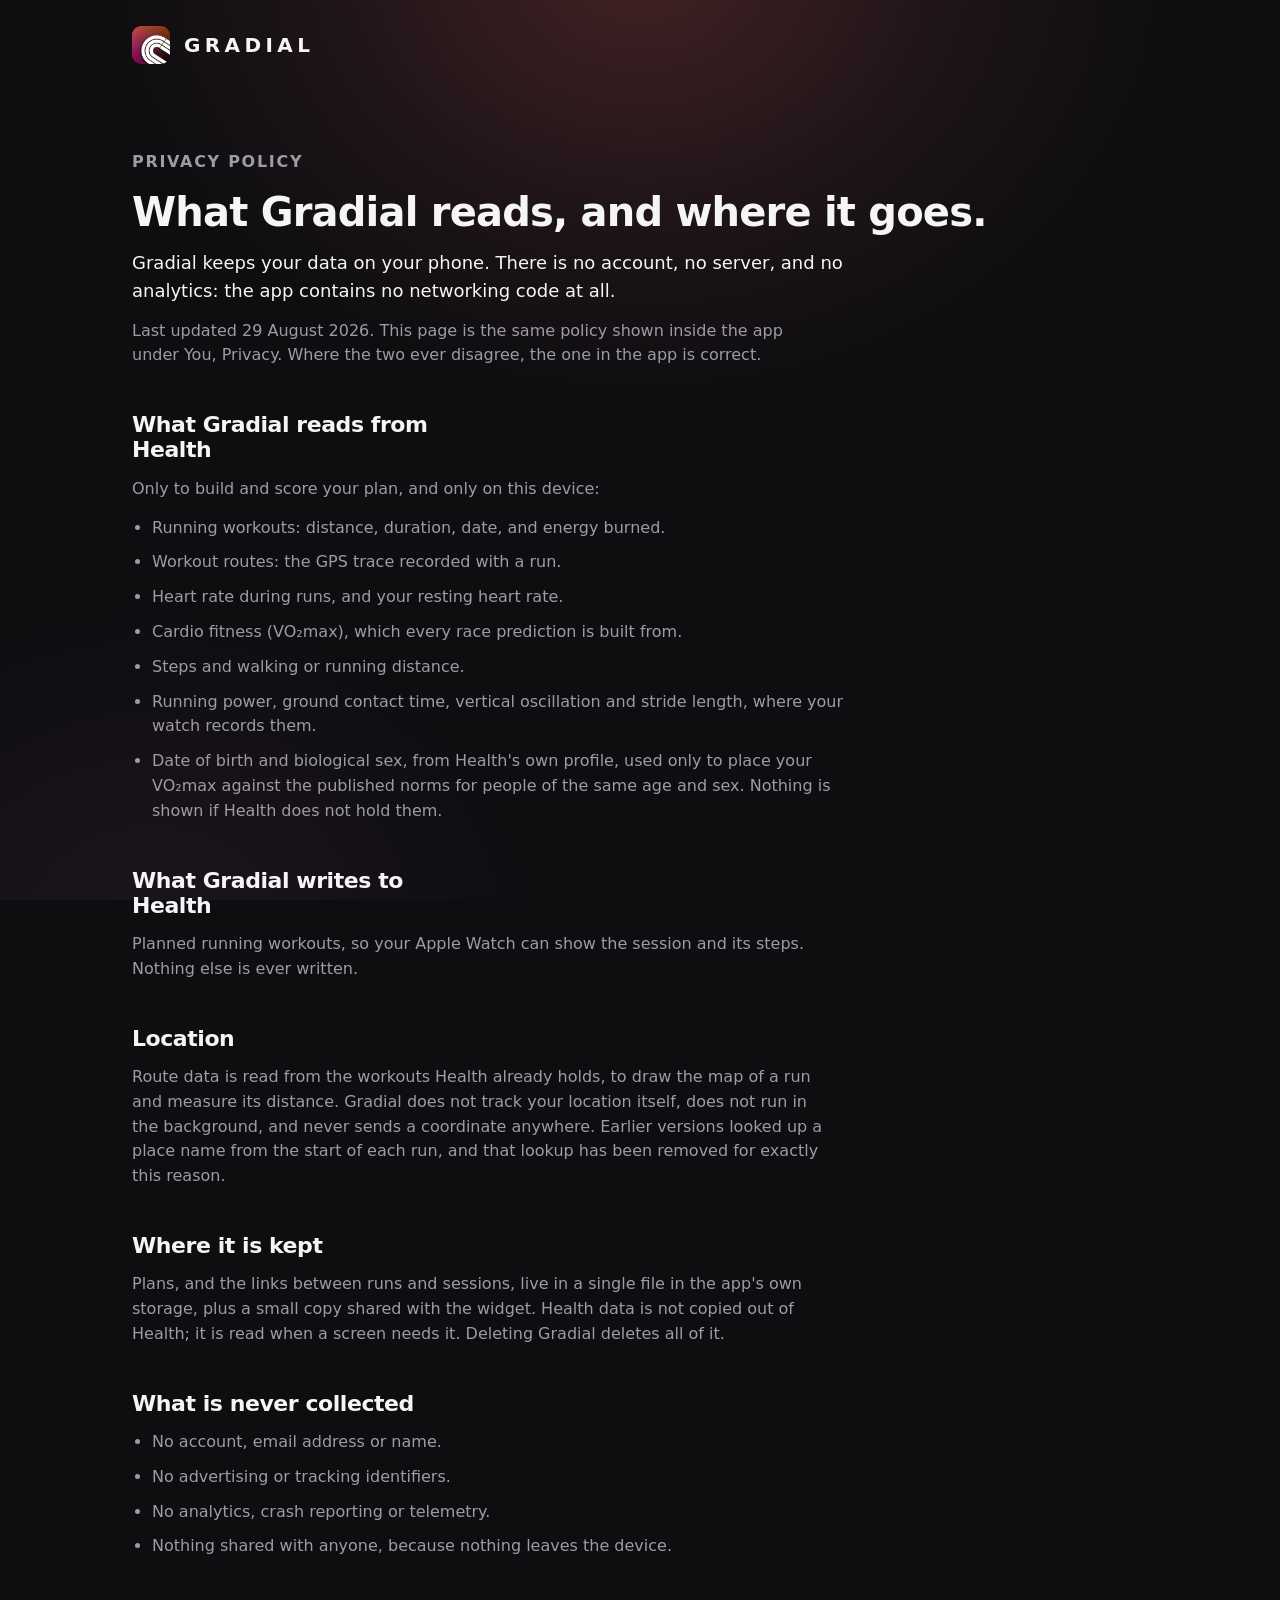
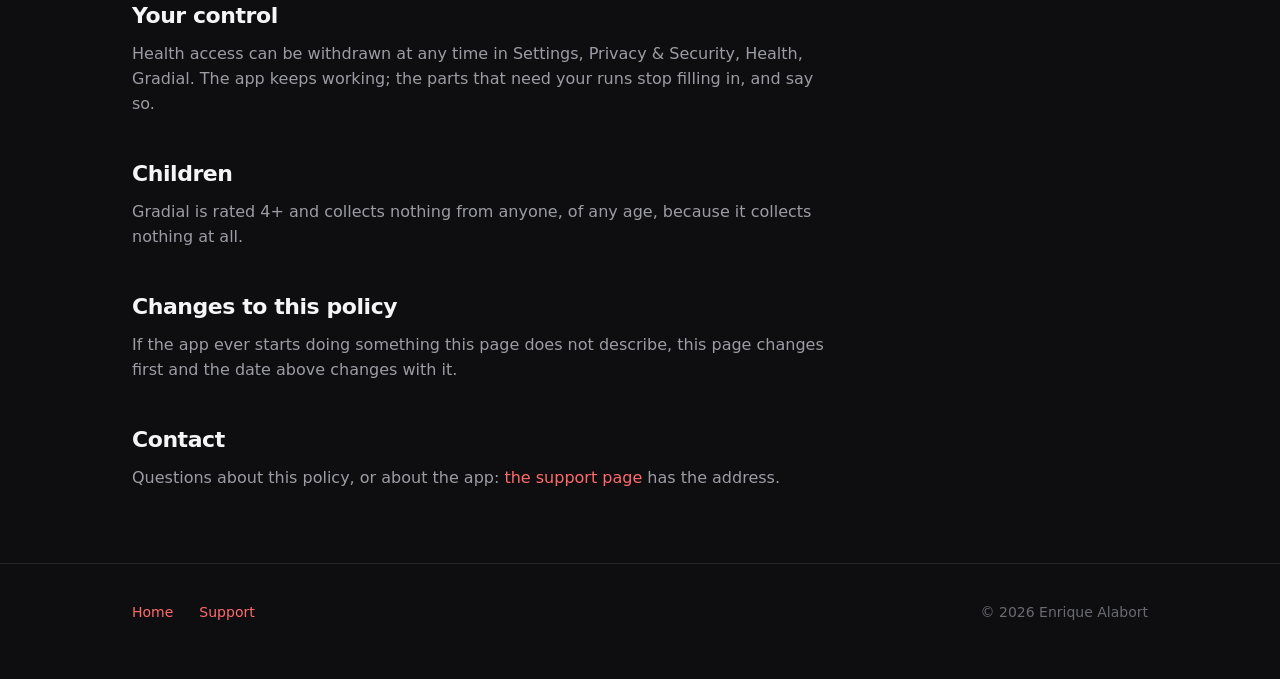
==== privacy/index.html @ f7ec005a "The Gradial site" ====
<!doctype html>
<html lang="en-GB">
<head>
<meta charset="utf-8">
<meta name="viewport" content="width=device-width,initial-scale=1">
<title>Privacy policy: Gradial</title>
<meta name="description" content="Gradial keeps your data on your phone. There is no account, no server, and no analytics: the app contains no networking code at all.">
<link rel="icon" href="../assets/favicon-32.png" sizes="32x32">
<link rel="apple-touch-icon" href="../assets/apple-touch-icon.png">
<meta name="color-scheme" content="dark">
<meta name="theme-color" content="#0E0E11">
<style>
    :root{
      --ground:#0E0E11; --card:#18181C; --raised:#212127; --line:rgba(255,255,255,.09);
      --text:#F5F5F7; --text-2:#9C9CA4; --text-3:#6A6A72; --signal:#FF6B6A;
      --gutter:clamp(20px,5vw,32px); --radius:18px;
      --sans:-apple-system,BlinkMacSystemFont,"SF Pro Text","Segoe UI",system-ui,sans-serif;
    }
    *{box-sizing:border-box}
    html{-webkit-text-size-adjust:100%}
    body{
      margin:0; background:var(--ground); color:var(--text); font-family:var(--sans);
      font-size:17px; line-height:1.55; -webkit-font-smoothing:antialiased;
      overflow-x:hidden;
    }
    /* The warm lift at the top of the page, and a cold counterweight at the
       foot, exactly as the app draws them. Fixed so a long scroll keeps its
       centre of gravity. */
    body::before,body::after{content:"";position:fixed;inset:0;pointer-events:none;z-index:0}
    body::before{background:radial-gradient(760px 620px at 50% -4%,rgba(255,107,106,.22),rgba(255,107,106,.06) 45%,transparent 72%)}
    body::after{background:radial-gradient(560px 480px at 12% 104%,rgba(176,84,143,.10),transparent 70%)}
    .wrap{position:relative;z-index:1;max-width:1080px;margin:0 auto;padding:0 var(--gutter)}
    a{color:var(--signal);text-decoration:none}
    a:hover{text-decoration:underline}
    a:focus-visible{outline:2px solid var(--signal);outline-offset:3px;border-radius:4px}
    img{max-width:100%;height:auto;display:block}
    h1,h2,h3{line-height:1.15;letter-spacing:-.02em;margin:0}
    p{margin:0}
    .num{font-variant-numeric:tabular-nums}
    /* The signature treatment: every section label wears it. */
    .eyebrow{
      font-size:10.5px;font-weight:600;text-transform:uppercase;letter-spacing:1.7px;
      color:var(--text-3);margin:0 0 14px
    }
    header.site{padding:26px 0 0}
    .brand{display:flex;align-items:center;gap:14px}
    .brand img{width:38px;height:38px;border-radius:9px}
    .brand span{font-size:20px;font-weight:700;letter-spacing:.22em}
    .hero{padding:clamp(46px,9vw,86px) 0 clamp(30px,6vw,54px)}
    .hero-grid{display:grid;grid-template-columns:1fr;gap:clamp(30px,5vw,54px);align-items:center}
    @media(min-width:860px){.hero-grid{grid-template-columns:1.05fr .95fr}}
    .hero h1{font-size:clamp(34px,6vw,54px);font-weight:700;max-width:15ch}
    .hero p.lede{margin-top:20px;font-size:clamp(17px,2.2vw,20px);color:var(--text-2);max-width:46ch}
    .badge{
      display:inline-flex;align-items:center;gap:10px;margin-top:30px;padding:13px 22px;
      border:1px solid var(--line);border-radius:999px;background:var(--card);
      font-size:14.5px;font-weight:600;color:var(--text)
    }
    .badge .dot{width:7px;height:7px;border-radius:50%;background:var(--signal)}
    .shot{border-radius:var(--radius);overflow:hidden}
    .shot img{border-radius:var(--radius)}
    section{padding:clamp(40px,7vw,72px) 0;position:relative;z-index:1}
    section h2{font-size:clamp(24px,3.4vw,32px);font-weight:650;max-width:20ch}
    section > .wrap > p.intro{margin-top:14px;color:var(--text-2);max-width:58ch}
    .rule{height:1px;background:var(--line);border:0;margin:0}
    .steps{display:grid;gap:16px;margin-top:34px;grid-template-columns:1fr}
    @media(min-width:760px){.steps{grid-template-columns:repeat(3,1fr)}}
    .step{background:var(--card);border:1px solid var(--line);border-radius:var(--radius);padding:24px}
    .step .n{font-size:12px;font-weight:700;color:var(--signal);letter-spacing:.1em}
    .step h3{margin-top:12px;font-size:18px;font-weight:600}
    .step p{margin-top:8px;color:var(--text-2);font-size:15px}
    .features{display:grid;gap:20px;margin-top:36px;grid-template-columns:1fr}
    @media(min-width:800px){.features{grid-template-columns:repeat(2,1fr)}}
    .feature{background:var(--card);border:1px solid var(--line);border-radius:var(--radius);
             padding:26px;display:flex;flex-direction:column;gap:14px}
    .feature h3{font-size:19px;font-weight:600}
    .feature p{color:var(--text-2);font-size:15px}
    .feature img{border-radius:12px;border:1px solid var(--line);margin-top:6px}
    .position{background:var(--card);border:1px solid var(--line);border-radius:var(--radius);
              padding:clamp(26px,4vw,40px)}
    .position h2{max-width:22ch}
    .position p{margin-top:16px;color:var(--text-2);max-width:62ch}
    .facts{display:grid;gap:14px;margin-top:26px;grid-template-columns:1fr}
    @media(min-width:700px){.facts{grid-template-columns:repeat(3,1fr)}}
    .fact{background:var(--raised);border-radius:12px;padding:18px}
    .fact strong{display:block;font-size:15px;font-weight:600}
    .fact span{display:block;margin-top:6px;color:var(--text-2);font-size:14px}
    ul.plain{list-style:none;padding:0;margin:22px 0 0;display:grid;gap:12px}
    ul.plain li{display:flex;gap:12px;color:var(--text-2);font-size:15.5px}
    ul.plain li::before{content:"";flex:0 0 5px;height:5px;margin-top:10px;border-radius:50%;
                        background:var(--text-3)}
    details.faq{border-top:1px solid var(--line);padding:2px 0}
    details.faq:last-of-type{border-bottom:1px solid var(--line)}
    details.faq summary{
      cursor:pointer;list-style:none;padding:18px 0;font-size:16.5px;font-weight:550;
      display:flex;justify-content:space-between;gap:18px;align-items:baseline
    }
    details.faq summary::-webkit-details-marker{display:none}
    details.faq summary::after{content:"+";color:var(--text-3);font-weight:400;font-size:20px}
    details.faq[open] summary::after{content:"–"}
    details.faq p{padding:0 0 20px;color:var(--text-2);font-size:15.5px;max-width:66ch}
    footer{border-top:1px solid var(--line);padding:38px 0 56px;color:var(--text-3);font-size:14px}
    footer .row{display:flex;flex-wrap:wrap;gap:10px 26px;align-items:center}
    footer .spacer{flex:1 1 auto}
    .prose h2{margin-top:44px;font-size:22px}
    .prose p,.prose li{color:var(--text-2);font-size:16px}
    .prose p{margin-top:14px;max-width:68ch}
    .prose ul{margin-top:14px;padding-left:20px;display:grid;gap:10px;max-width:68ch}
    .prose .lead{color:var(--text);font-size:18px}
    @media(prefers-reduced-motion:no-preference){
      .fade{opacity:0;transform:translateY(8px);animation:settle .5s ease forwards}
      @keyframes settle{to{opacity:1;transform:none}}
    }
</style>
</head>
<body>

<header class="site">
  <div class="wrap">
    <a class="brand" href="../" style="color:inherit;text-decoration:none">
      <img src="../assets/icon-1024.png" alt="" width="38" height="38">
      <span>GRADIAL</span>
    </a>
  </div>
</header>

<section class="prose">
  <div class="wrap">
    <p class="eyebrow">Privacy policy</p>
    <h1 style="font-size:clamp(28px,4.4vw,40px);font-weight:700">What Gradial reads, and where it goes.</h1>
    <p class="lead">Gradial keeps your data on your phone. There is no account, no server, and
      no analytics: the app contains no networking code at all.</p>
    <p>Last updated 29 August 2026. This page is the same policy shown inside the app under
      You, Privacy. Where the two ever disagree, the one in the app is correct.</p>

    <h2>What Gradial reads from Health</h2>
    <p>Only to build and score your plan, and only on this device:</p>
    <ul>
      <li>Running workouts: distance, duration, date, and energy burned.</li>
      <li>Workout routes: the GPS trace recorded with a run.</li>
      <li>Heart rate during runs, and your resting heart rate.</li>
      <li>Cardio fitness (VO&#8322;max), which every race prediction is built from.</li>
      <li>Steps and walking or running distance.</li>
      <li>Running power, ground contact time, vertical oscillation and stride length, where
        your watch records them.</li>
      <li>Date of birth and biological sex, from Health's own profile, used only to place your
        VO&#8322;max against the published norms for people of the same age and sex. Nothing is
        shown if Health does not hold them.</li>
    </ul>

    <h2>What Gradial writes to Health</h2>
    <p>Planned running workouts, so your Apple Watch can show the session and its steps.
      Nothing else is ever written.</p>

    <h2>Location</h2>
    <p>Route data is read from the workouts Health already holds, to draw the map of a run and
      measure its distance. Gradial does not track your location itself, does not run in the
      background, and never sends a coordinate anywhere. Earlier versions looked up a place
      name from the start of each run, and that lookup has been removed for exactly this
      reason.</p>

    <h2>Where it is kept</h2>
    <p>Plans, and the links between runs and sessions, live in a single file in the app's own
      storage, plus a small copy shared with the widget. Health data is not copied out of
      Health; it is read when a screen needs it. Deleting Gradial deletes all of it.</p>

    <h2>What is never collected</h2>
    <ul>
      <li>No account, email address or name.</li>
      <li>No advertising or tracking identifiers.</li>
      <li>No analytics, crash reporting or telemetry.</li>
      <li>Nothing shared with anyone, because nothing leaves the device.</li>
    </ul>

    <h2>Your control</h2>
    <p>Health access can be withdrawn at any time in Settings, Privacy &amp; Security, Health,
      Gradial. The app keeps working; the parts that need your runs stop filling in, and say
      so.</p>

    <h2>Children</h2>
    <p>Gradial is rated 4+ and collects nothing from anyone, of any age, because it collects
      nothing at all.</p>

    <h2>Changes to this policy</h2>
    <p>If the app ever starts doing something this page does not describe, this page changes
      first and the date above changes with it.</p>

    <h2>Contact</h2>
    <p>Questions about this policy, or about the app: <a href="../support/">the support
      page</a> has the address.</p>
  </div>
</section>

<footer>
  <div class="wrap row">
    <a href="../">Home</a>
    <a href="../support/">Support</a>
    <span class="spacer"></span>
    <span>&copy; 2026 Enrique Alabort</span>
  </div>
</footer>

</body>
</html>
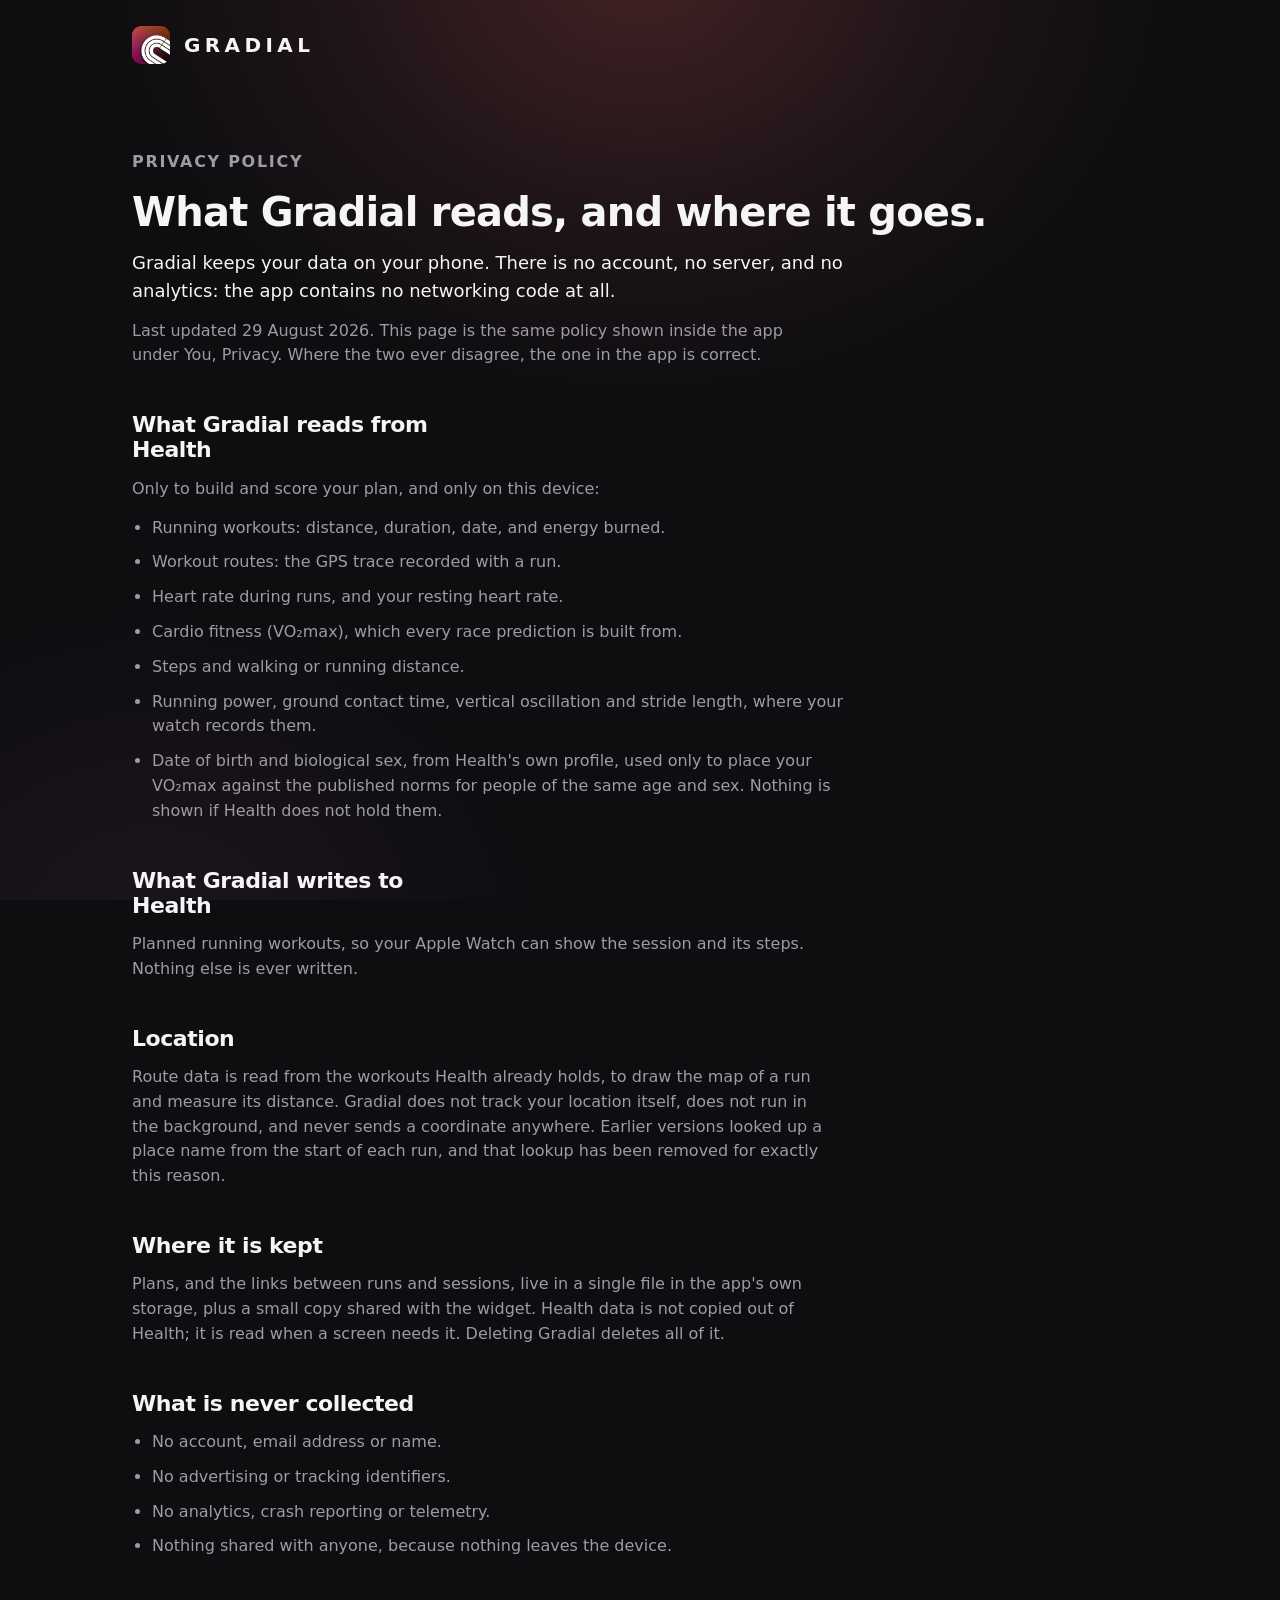
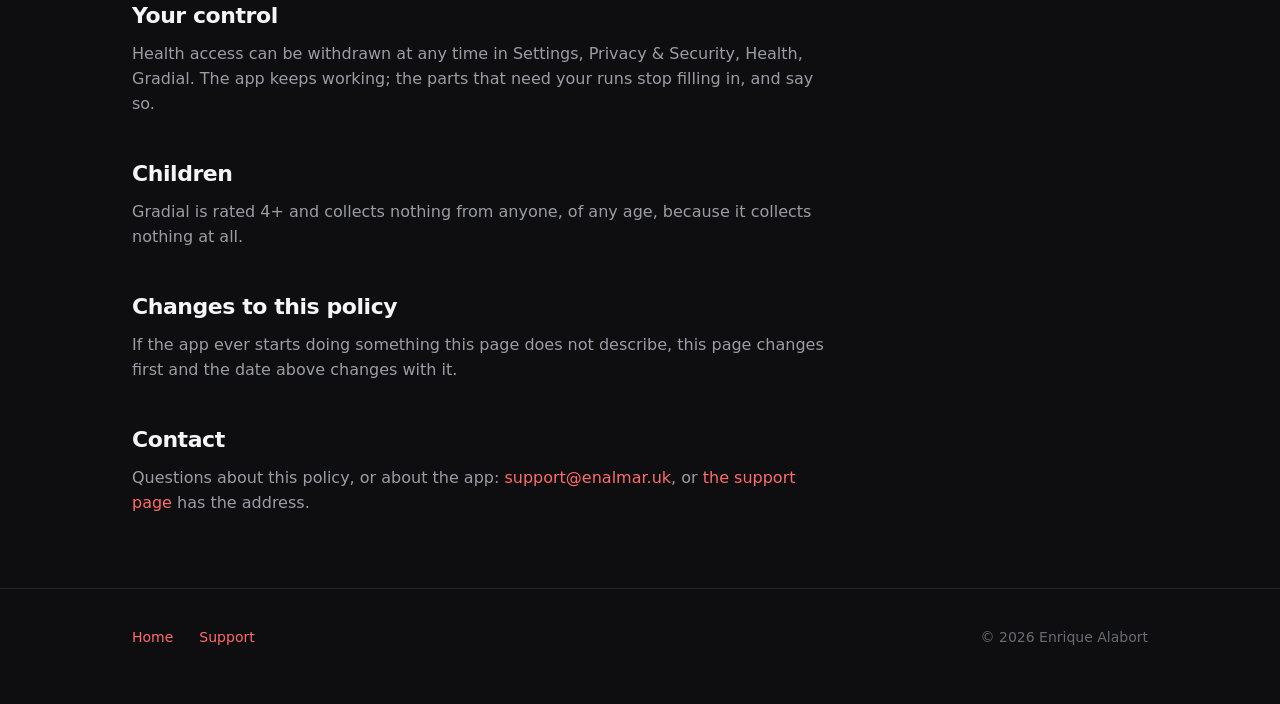
==== commit 91d890a6: "support: route support to support@enalmar.uk Co-Authored-By: Claude Opus 5 <noreply@anthropic.com> C" ====
--- a/privacy/index.html
+++ b/privacy/index.html
@@ -186,7 +186,7 @@
       first and the date above changes with it.</p>
 
     <h2>Contact</h2>
-    <p>Questions about this policy, or about the app: <a href="../support/">the support
+    <p>Questions about this policy, or about the app: <a href="mailto:support@enalmar.uk">support@enalmar.uk</a>, or <a href="../support/">the support
       page</a> has the address.</p>
   </div>
 </section>
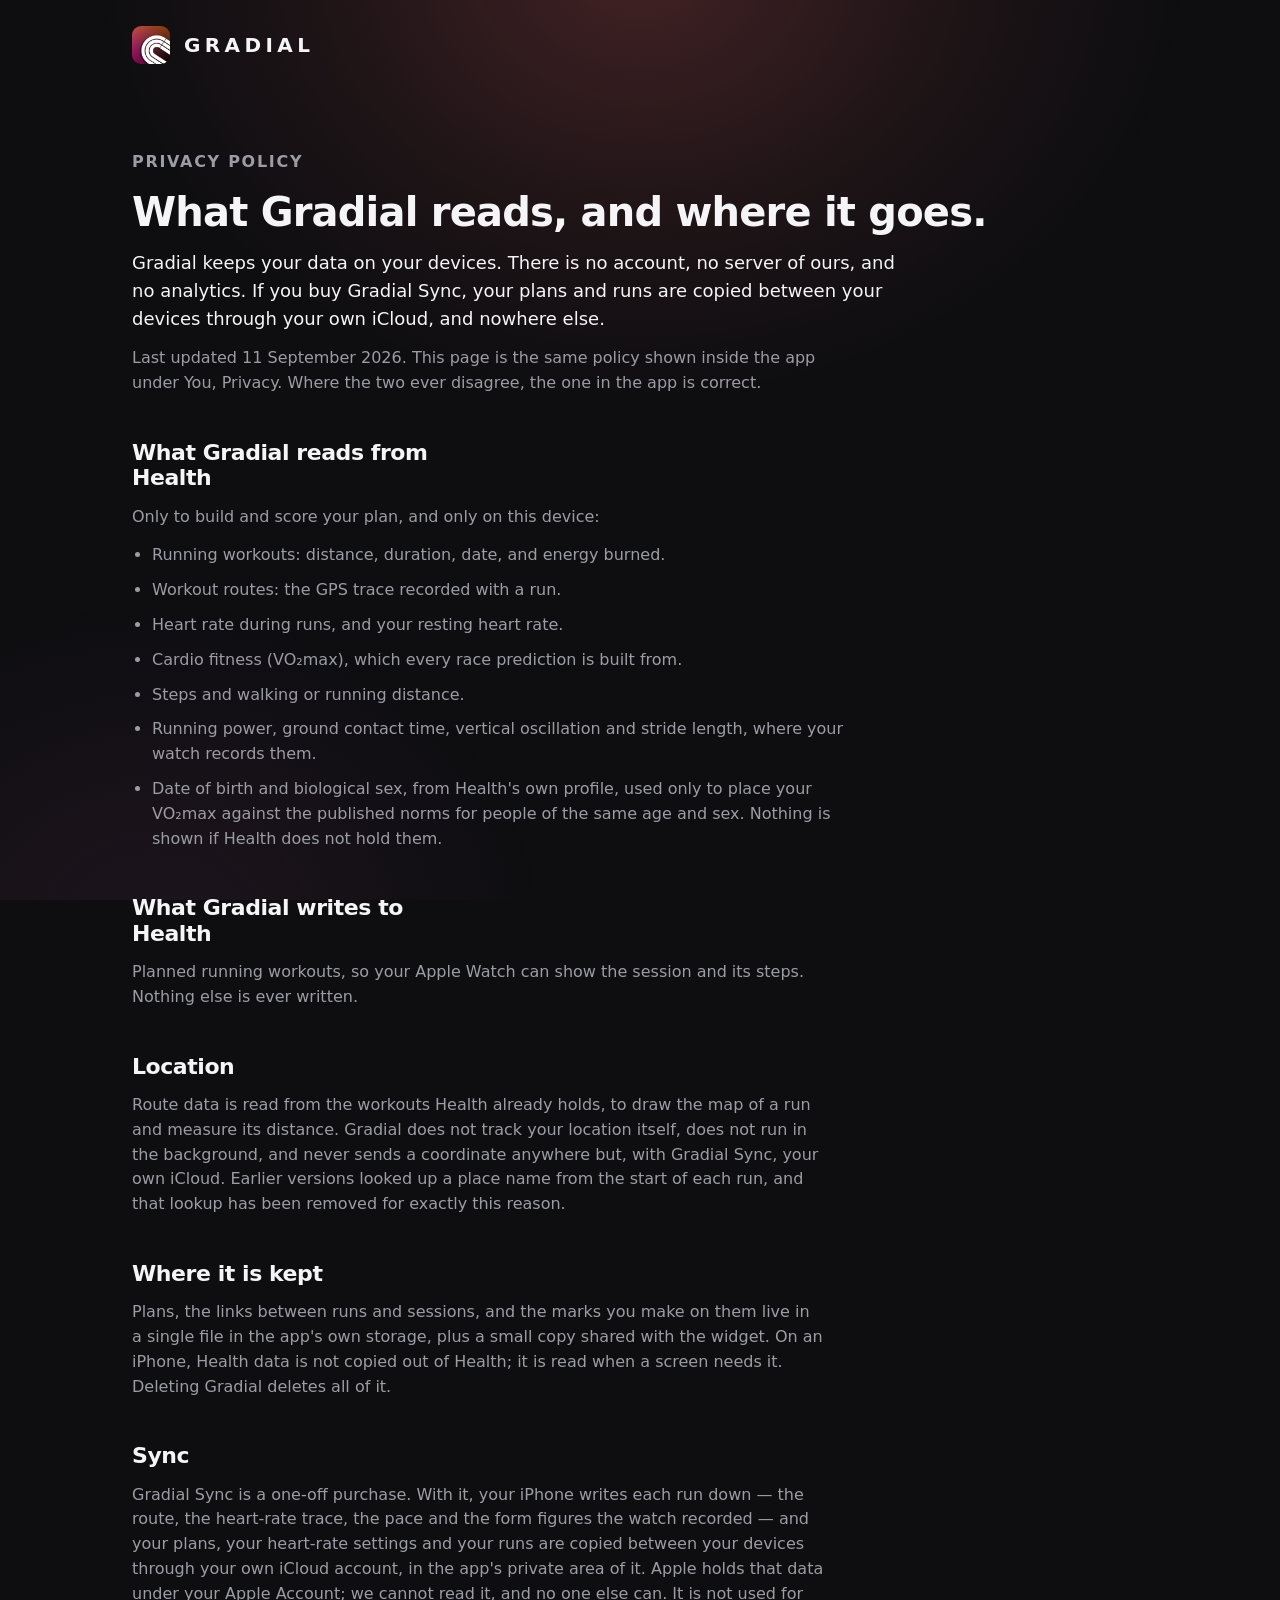
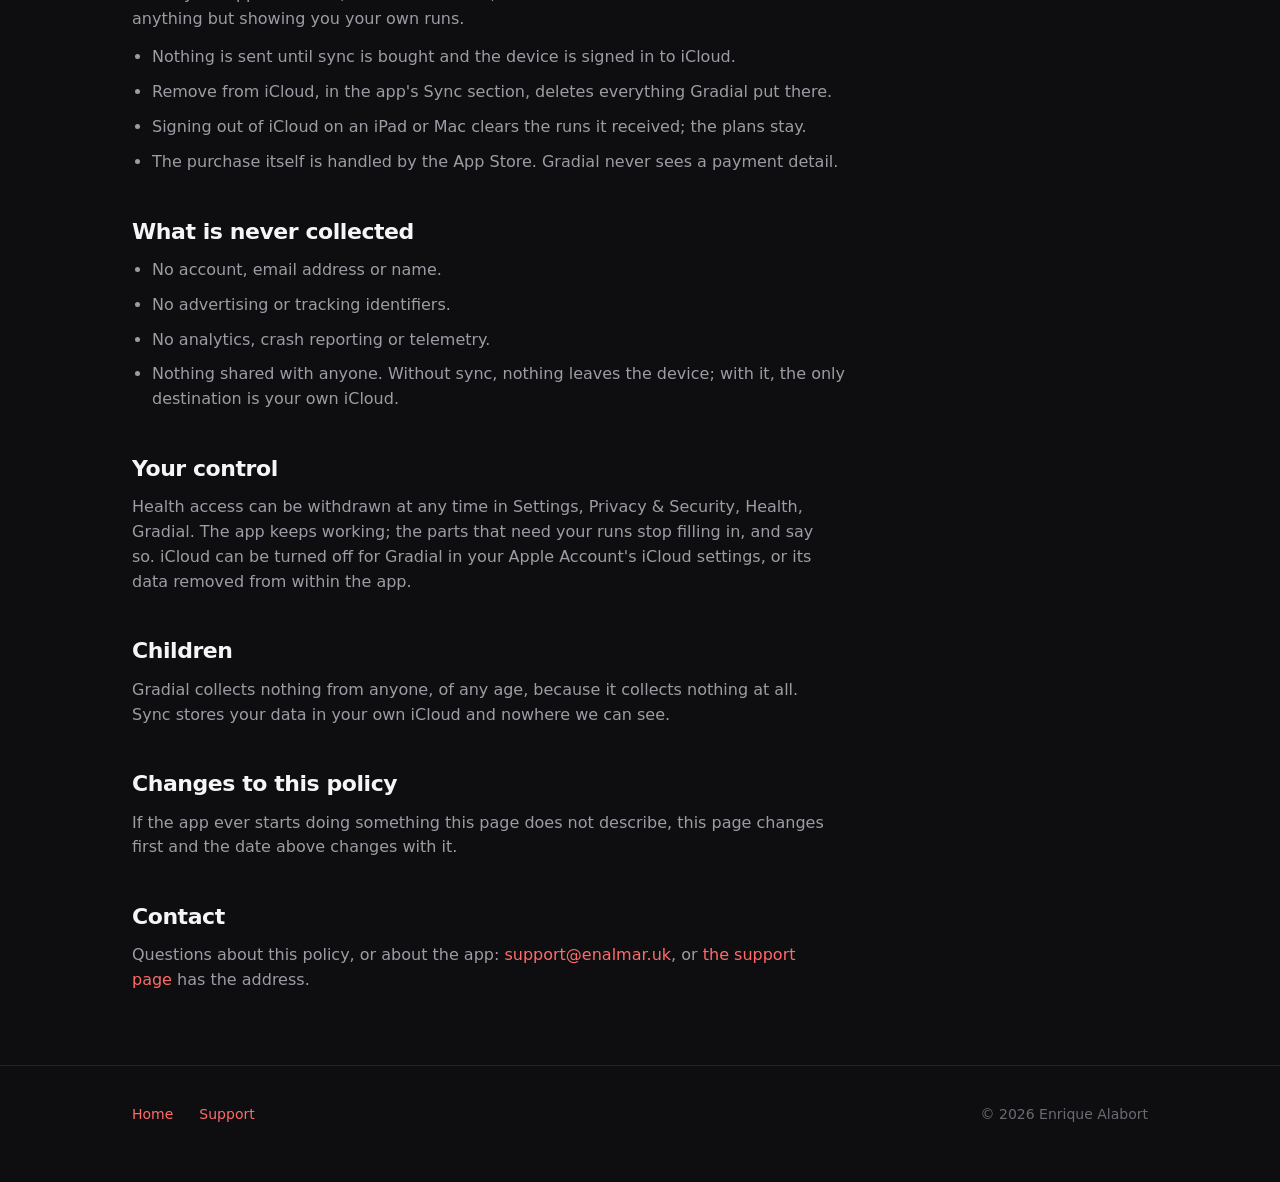
==== commit 7dd64777: "Say what 2.0 does with the network, and where it runs "No networking code at all" was true of 1.0. 2" ====
--- a/privacy/index.html
+++ b/privacy/index.html
@@ -4,7 +4,7 @@
 <meta charset="utf-8">
 <meta name="viewport" content="width=device-width,initial-scale=1">
 <title>Privacy policy: Gradial</title>
-<meta name="description" content="Gradial keeps your data on your phone. There is no account, no server, and no analytics: the app contains no networking code at all.">
+<meta name="description" content="Gradial keeps your data on your devices. There is no account, no server of ours, and no analytics. Sync, if you buy it, goes through your own iCloud and nowhere else.">
 <link rel="icon" href="../assets/favicon-32.png" sizes="32x32">
 <link rel="apple-touch-icon" href="../assets/apple-touch-icon.png">
 <meta name="color-scheme" content="dark">
@@ -128,9 +128,10 @@
   <div class="wrap">
     <p class="eyebrow">Privacy policy</p>
     <h1 style="font-size:clamp(28px,4.4vw,40px);font-weight:700">What Gradial reads, and where it goes.</h1>
-    <p class="lead">Gradial keeps your data on your phone. There is no account, no server, and
-      no analytics: the app contains no networking code at all.</p>
-    <p>Last updated 29 August 2026. This page is the same policy shown inside the app under
+    <p class="lead">Gradial keeps your data on your devices. There is no account, no server of
+      ours, and no analytics. If you buy Gradial Sync, your plans and runs are copied between
+      your devices through your own iCloud, and nowhere else.</p>
+    <p>Last updated 11 September 2026. This page is the same policy shown inside the app under
       You, Privacy. Where the two ever disagree, the one in the app is correct.</p>
 
     <h2>What Gradial reads from Health</h2>
@@ -155,31 +156,48 @@
     <h2>Location</h2>
     <p>Route data is read from the workouts Health already holds, to draw the map of a run and
       measure its distance. Gradial does not track your location itself, does not run in the
-      background, and never sends a coordinate anywhere. Earlier versions looked up a place
-      name from the start of each run, and that lookup has been removed for exactly this
-      reason.</p>
+      background, and never sends a coordinate anywhere but, with Gradial Sync, your own
+      iCloud. Earlier versions looked up a place name from the start of each run, and that
+      lookup has been removed for exactly this reason.</p>
 
     <h2>Where it is kept</h2>
-    <p>Plans, and the links between runs and sessions, live in a single file in the app's own
-      storage, plus a small copy shared with the widget. Health data is not copied out of
-      Health; it is read when a screen needs it. Deleting Gradial deletes all of it.</p>
+    <p>Plans, the links between runs and sessions, and the marks you make on them live in a
+      single file in the app's own storage, plus a small copy shared with the widget. On an
+      iPhone, Health data is not copied out of Health; it is read when a screen needs it.
+      Deleting Gradial deletes all of it.</p>
+
+    <h2>Sync</h2>
+    <p>Gradial Sync is a one-off purchase. With it, your iPhone writes each run down &mdash;
+      the route, the heart-rate trace, the pace and the form figures the watch recorded
+      &mdash; and your plans, your heart-rate settings and your runs are copied between your
+      devices through your own iCloud account, in the app's private area of it. Apple holds
+      that data under your Apple Account; we cannot read it, and no one else can. It is not
+      used for anything but showing you your own runs.</p>
+    <ul>
+      <li>Nothing is sent until sync is bought and the device is signed in to iCloud.</li>
+      <li>Remove from iCloud, in the app's Sync section, deletes everything Gradial put there.</li>
+      <li>Signing out of iCloud on an iPad or Mac clears the runs it received; the plans stay.</li>
+      <li>The purchase itself is handled by the App Store. Gradial never sees a payment detail.</li>
+    </ul>
 
     <h2>What is never collected</h2>
     <ul>
       <li>No account, email address or name.</li>
       <li>No advertising or tracking identifiers.</li>
       <li>No analytics, crash reporting or telemetry.</li>
-      <li>Nothing shared with anyone, because nothing leaves the device.</li>
+      <li>Nothing shared with anyone. Without sync, nothing leaves the device; with it, the
+        only destination is your own iCloud.</li>
     </ul>
 
     <h2>Your control</h2>
     <p>Health access can be withdrawn at any time in Settings, Privacy &amp; Security, Health,
       Gradial. The app keeps working; the parts that need your runs stop filling in, and say
-      so.</p>
+      so. iCloud can be turned off for Gradial in your Apple Account's iCloud settings, or its
+      data removed from within the app.</p>
 
     <h2>Children</h2>
-    <p>Gradial is rated 4+ and collects nothing from anyone, of any age, because it collects
-      nothing at all.</p>
+    <p>Gradial collects nothing from anyone, of any age, because it collects nothing at all.
+      Sync stores your data in your own iCloud and nowhere we can see.</p>
 
     <h2>Changes to this policy</h2>
     <p>If the app ever starts doing something this page does not describe, this page changes
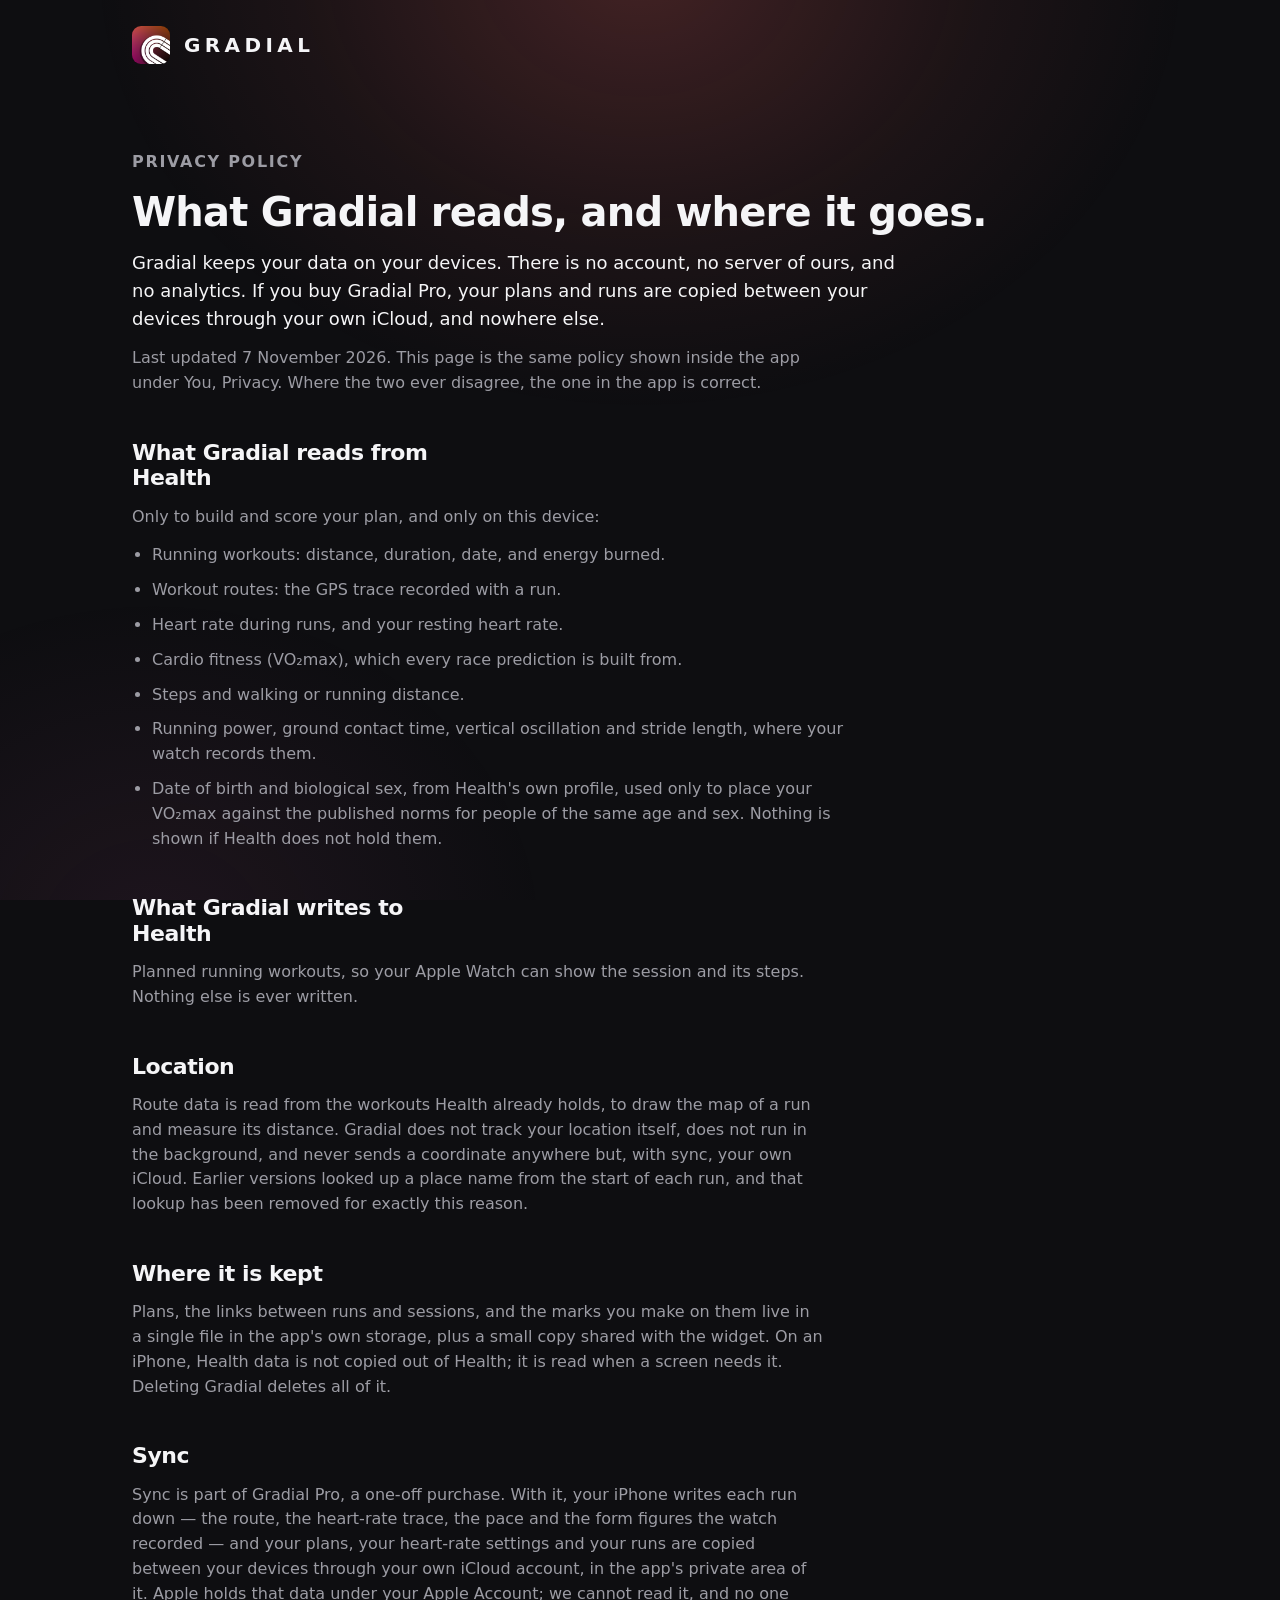
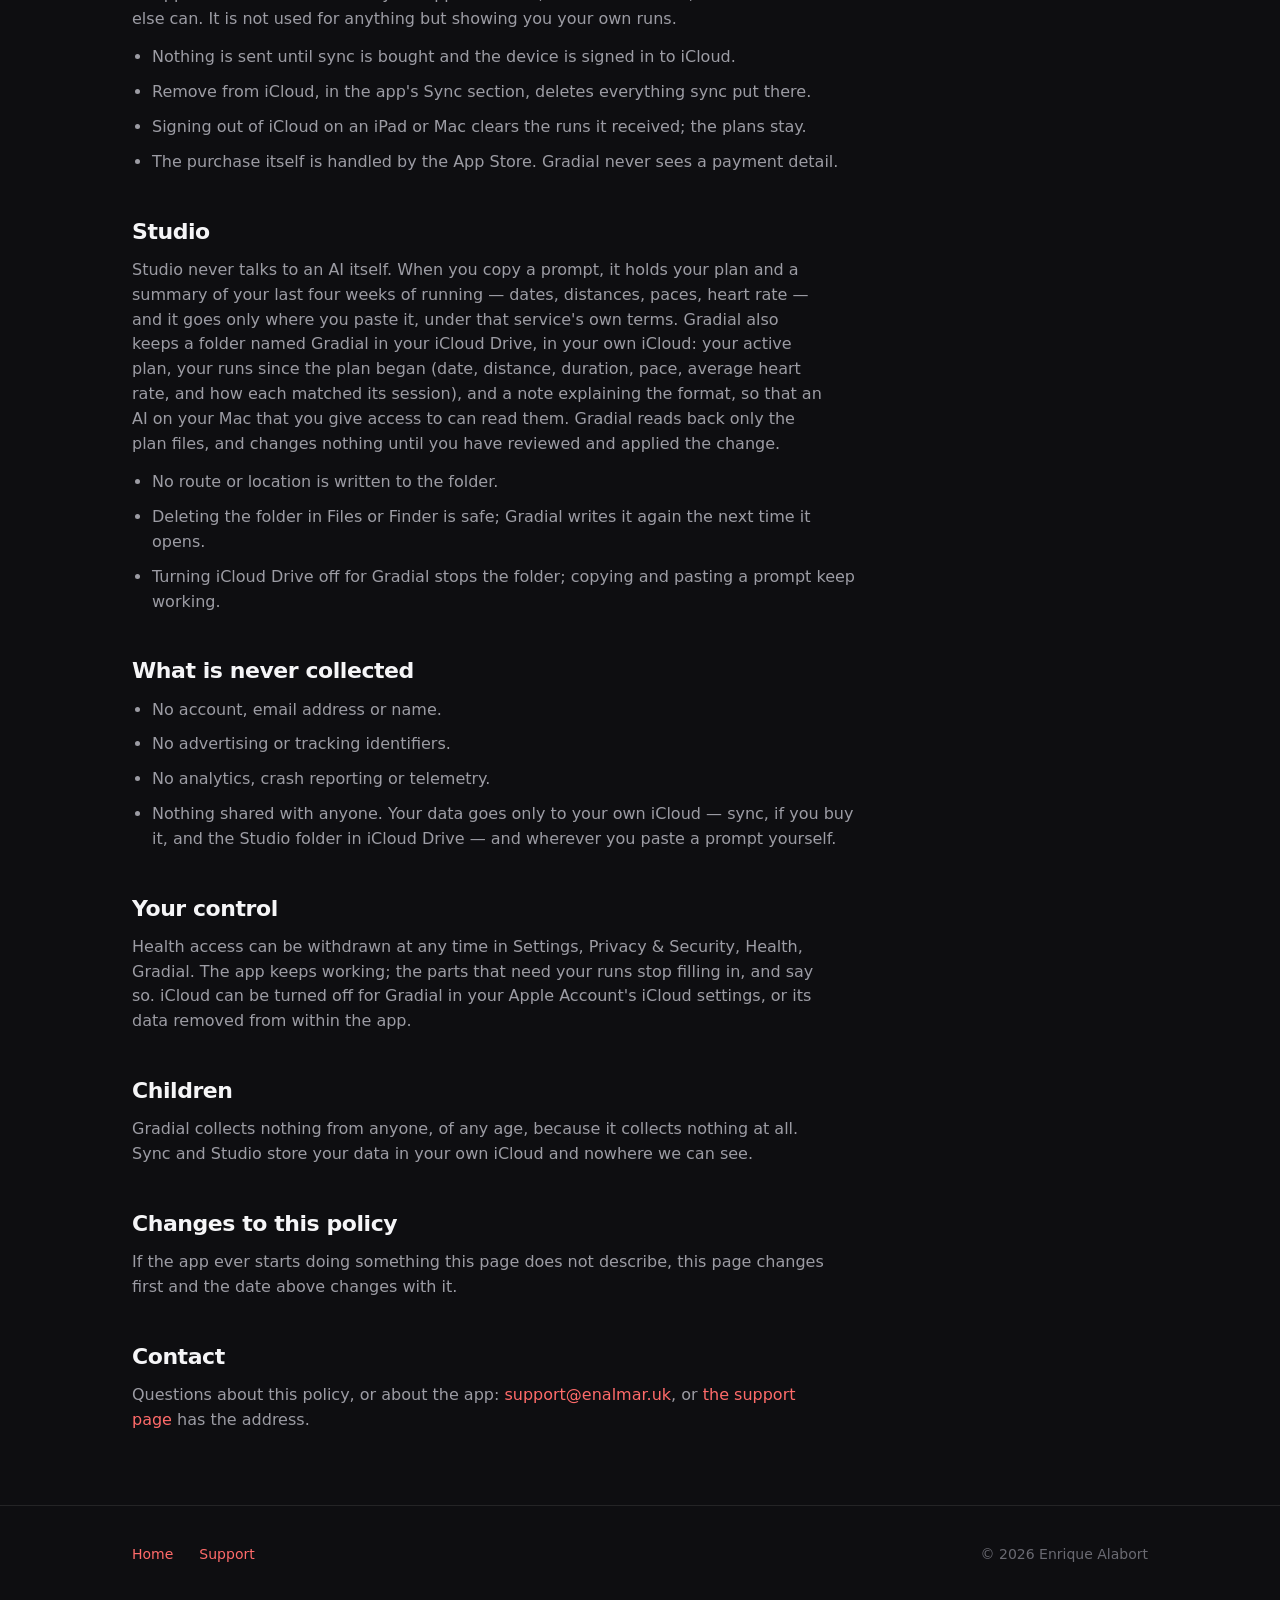
==== commit 75dcd584: "Say what Studio does in the 2.0 privacy policy Studio sends nothing to an AI itself; a copied prompt" ====
--- a/privacy/index.html
+++ b/privacy/index.html
@@ -4,7 +4,7 @@
 <meta charset="utf-8">
 <meta name="viewport" content="width=device-width,initial-scale=1">
 <title>Privacy policy: Gradial</title>
-<meta name="description" content="Gradial keeps your data on your devices. There is no account, no server of ours, and no analytics. Sync, if you buy it, goes through your own iCloud and nowhere else.">
+<meta name="description" content="Gradial keeps your data on your devices. There is no account, no server of ours, and no analytics. Sync, if you buy it, and the Studio folder stay in your own iCloud and nowhere else.">
 <link rel="icon" href="../assets/favicon-32.png" sizes="32x32">
 <link rel="apple-touch-icon" href="../assets/apple-touch-icon.png">
 <meta name="color-scheme" content="dark">
@@ -129,9 +129,9 @@
     <p class="eyebrow">Privacy policy</p>
     <h1 style="font-size:clamp(28px,4.4vw,40px);font-weight:700">What Gradial reads, and where it goes.</h1>
     <p class="lead">Gradial keeps your data on your devices. There is no account, no server of
-      ours, and no analytics. If you buy Gradial Sync, your plans and runs are copied between
+      ours, and no analytics. If you buy Gradial Pro, your plans and runs are copied between
       your devices through your own iCloud, and nowhere else.</p>
-    <p>Last updated 11 September 2026. This page is the same policy shown inside the app under
+    <p>Last updated 7 November 2026. This page is the same policy shown inside the app under
       You, Privacy. Where the two ever disagree, the one in the app is correct.</p>
 
     <h2>What Gradial reads from Health</h2>
@@ -156,7 +156,7 @@
     <h2>Location</h2>
     <p>Route data is read from the workouts Health already holds, to draw the map of a run and
       measure its distance. Gradial does not track your location itself, does not run in the
-      background, and never sends a coordinate anywhere but, with Gradial Sync, your own
+      background, and never sends a coordinate anywhere but, with sync, your own
       iCloud. Earlier versions looked up a place name from the start of each run, and that
       lookup has been removed for exactly this reason.</p>
 
@@ -167,7 +167,7 @@
       Deleting Gradial deletes all of it.</p>
 
     <h2>Sync</h2>
-    <p>Gradial Sync is a one-off purchase. With it, your iPhone writes each run down &mdash;
+    <p>Sync is part of Gradial Pro, a one-off purchase. With it, your iPhone writes each run down &mdash;
       the route, the heart-rate trace, the pace and the form figures the watch recorded
       &mdash; and your plans, your heart-rate settings and your runs are copied between your
       devices through your own iCloud account, in the app's private area of it. Apple holds
@@ -175,9 +175,17 @@
       used for anything but showing you your own runs.</p>
     <ul>
       <li>Nothing is sent until sync is bought and the device is signed in to iCloud.</li>
-      <li>Remove from iCloud, in the app's Sync section, deletes everything Gradial put there.</li>
+      <li>Remove from iCloud, in the app's Sync section, deletes everything sync put there.</li>
       <li>Signing out of iCloud on an iPad or Mac clears the runs it received; the plans stay.</li>
       <li>The purchase itself is handled by the App Store. Gradial never sees a payment detail.</li>
+    </ul>
+
+    <h2>Studio</h2>
+    <p>Studio never talks to an AI itself. When you copy a prompt, it holds your plan and a summary of your last four weeks of running &mdash; dates, distances, paces, heart rate &mdash; and it goes only where you paste it, under that service's own terms. Gradial also keeps a folder named Gradial in your iCloud Drive, in your own iCloud: your active plan, your runs since the plan began (date, distance, duration, pace, average heart rate, and how each matched its session), and a note explaining the format, so that an AI on your Mac that you give access to can read them. Gradial reads back only the plan files, and changes nothing until you have reviewed and applied the change.</p>
+    <ul>
+      <li>No route or location is written to the folder.</li>
+      <li>Deleting the folder in Files or Finder is safe; Gradial writes it again the next time it opens.</li>
+      <li>Turning iCloud Drive off for Gradial stops the folder; copying and pasting a prompt keep working.</li>
     </ul>
 
     <h2>What is never collected</h2>
@@ -185,8 +193,7 @@
       <li>No account, email address or name.</li>
       <li>No advertising or tracking identifiers.</li>
       <li>No analytics, crash reporting or telemetry.</li>
-      <li>Nothing shared with anyone. Without sync, nothing leaves the device; with it, the
-        only destination is your own iCloud.</li>
+      <li>Nothing shared with anyone. Your data goes only to your own iCloud &mdash; sync, if you buy it, and the Studio folder in iCloud Drive &mdash; and wherever you paste a prompt yourself.</li>
     </ul>
 
     <h2>Your control</h2>
@@ -197,7 +204,7 @@
 
     <h2>Children</h2>
     <p>Gradial collects nothing from anyone, of any age, because it collects nothing at all.
-      Sync stores your data in your own iCloud and nowhere we can see.</p>
+      Sync and Studio store your data in your own iCloud and nowhere we can see.</p>
 
     <h2>Changes to this policy</h2>
     <p>If the app ever starts doing something this page does not describe, this page changes
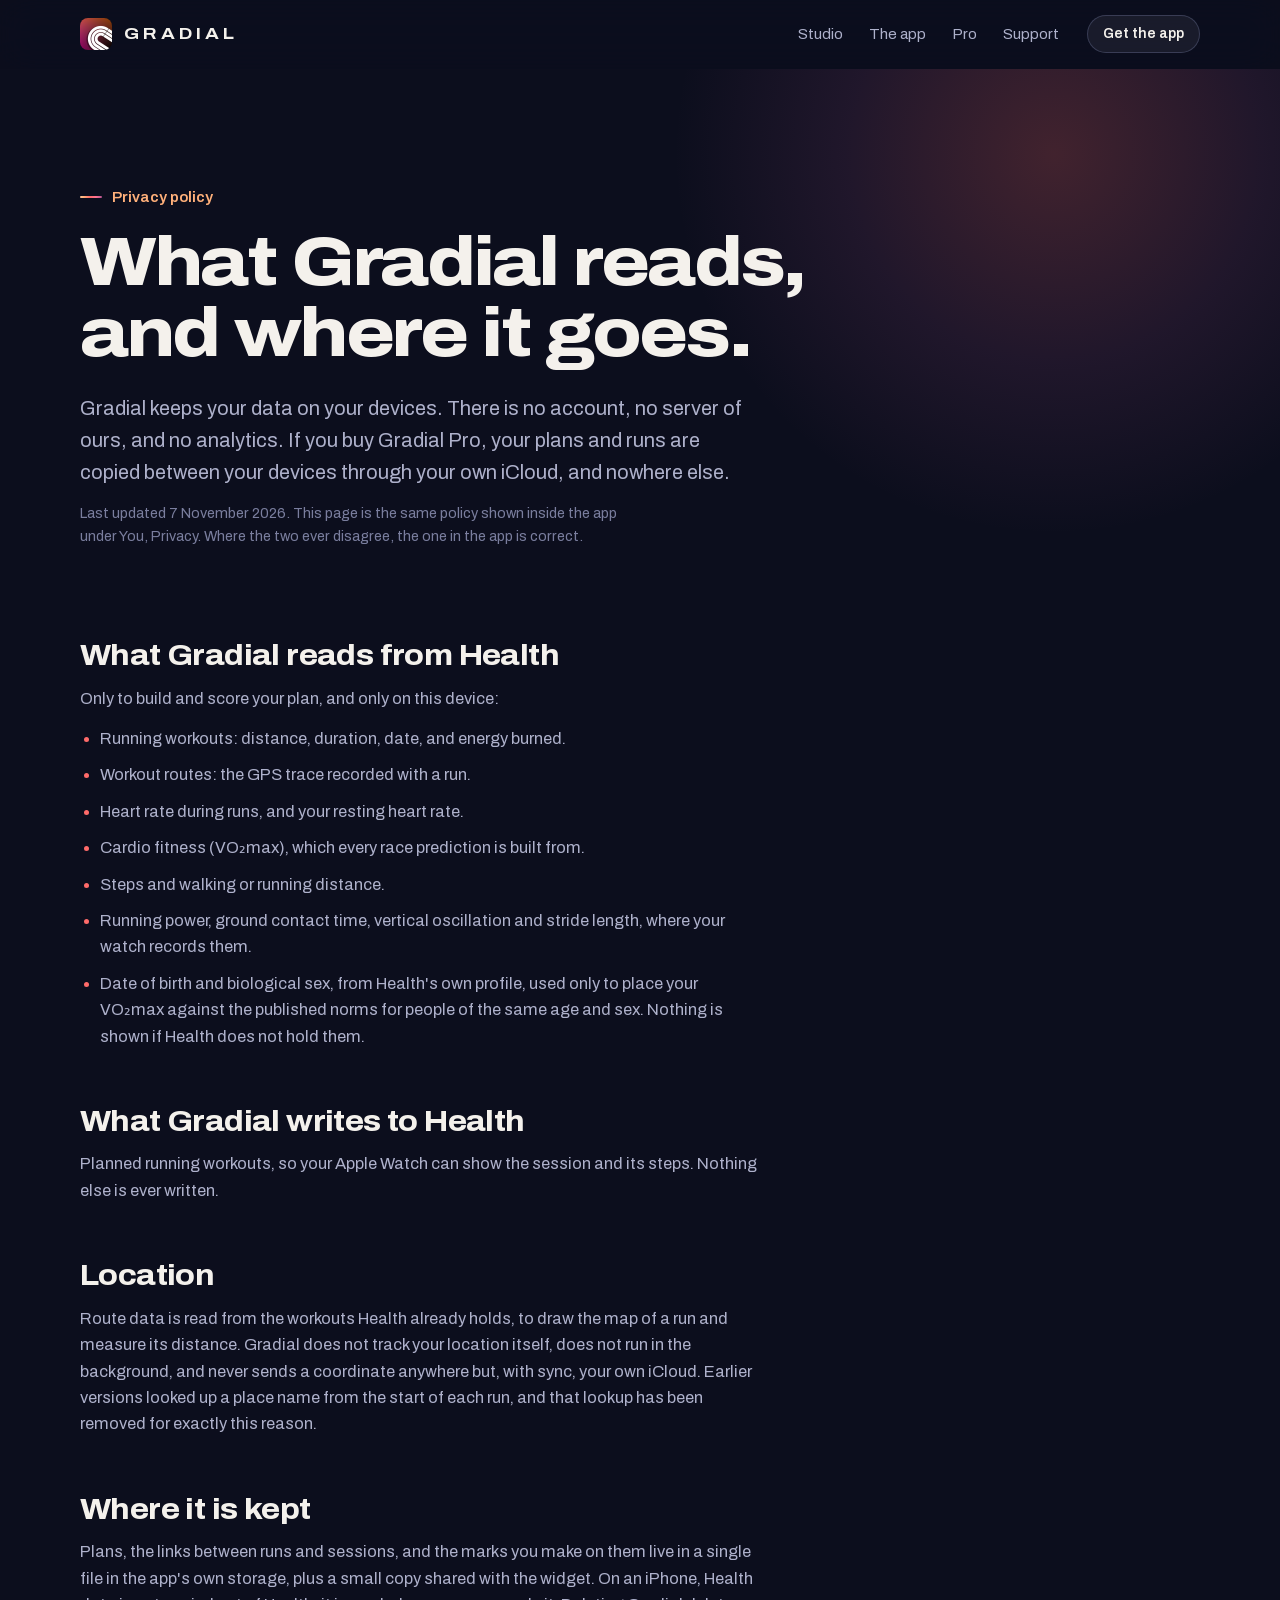
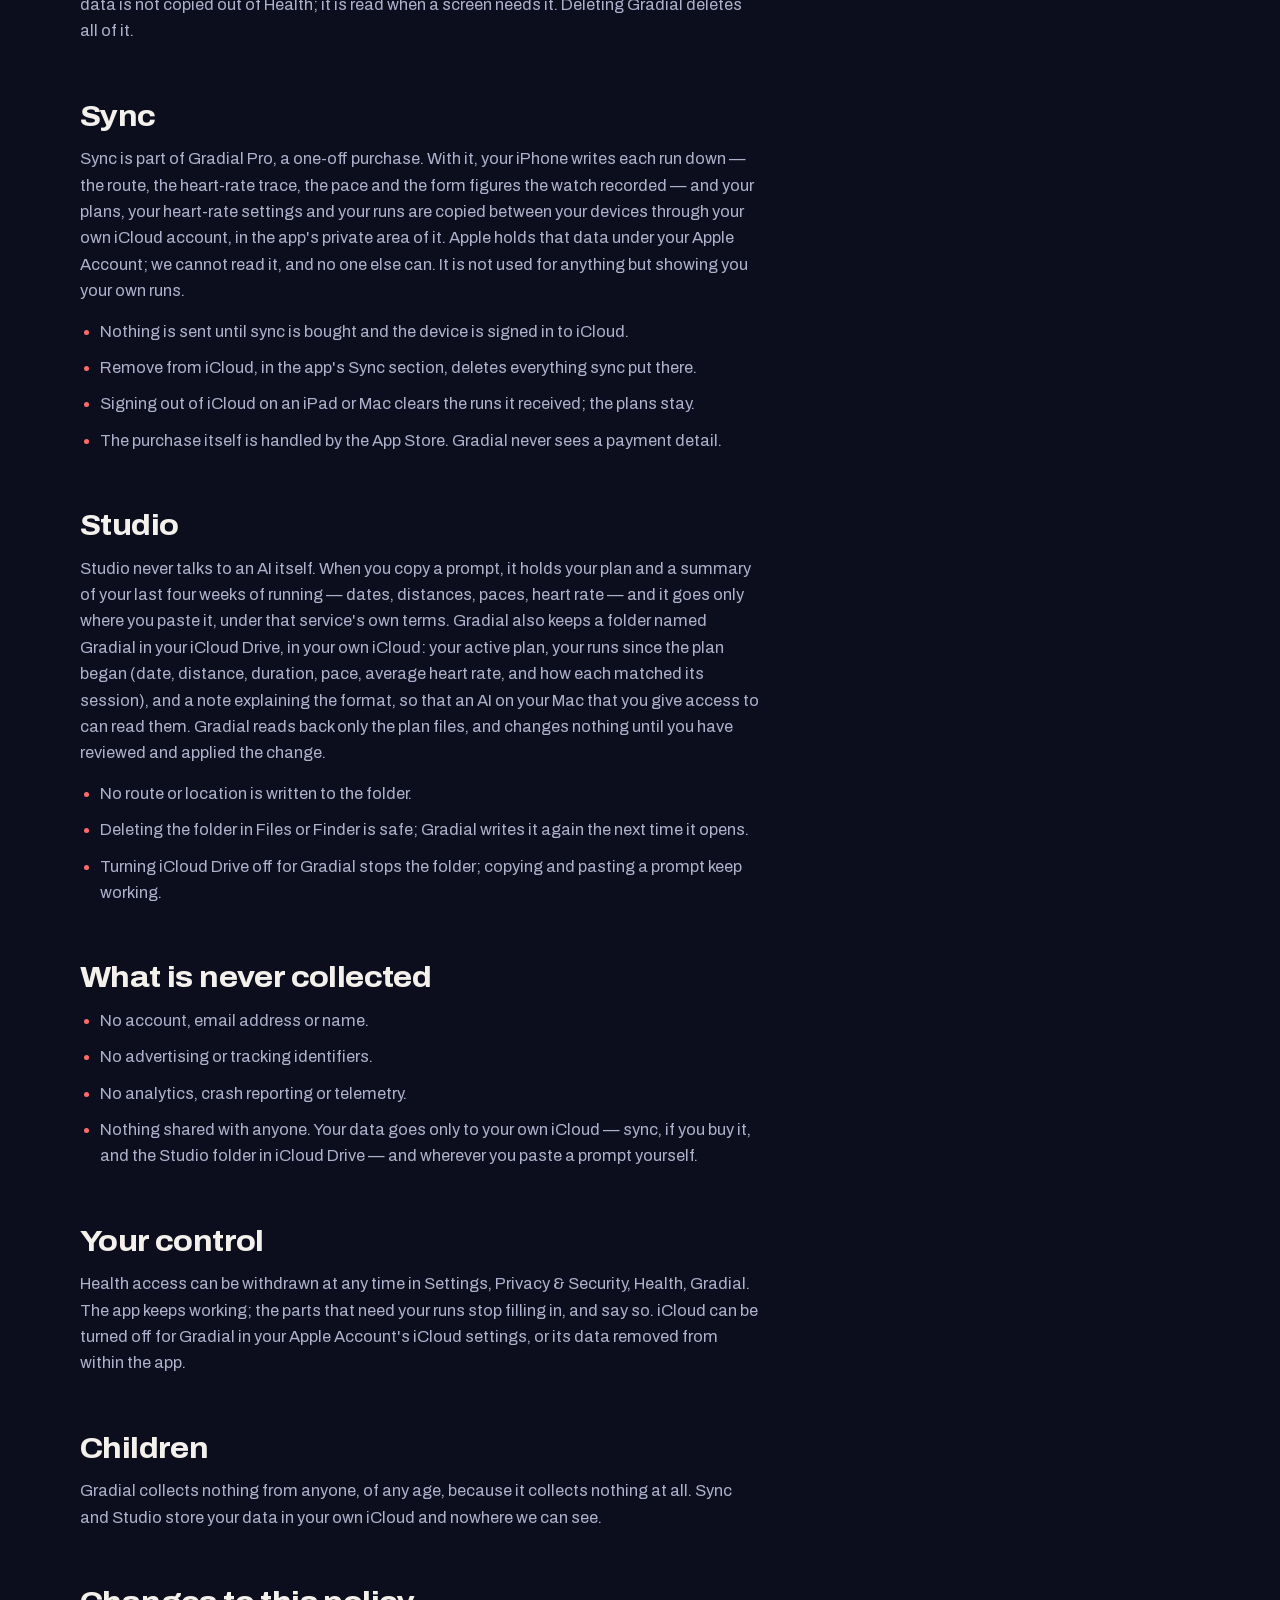
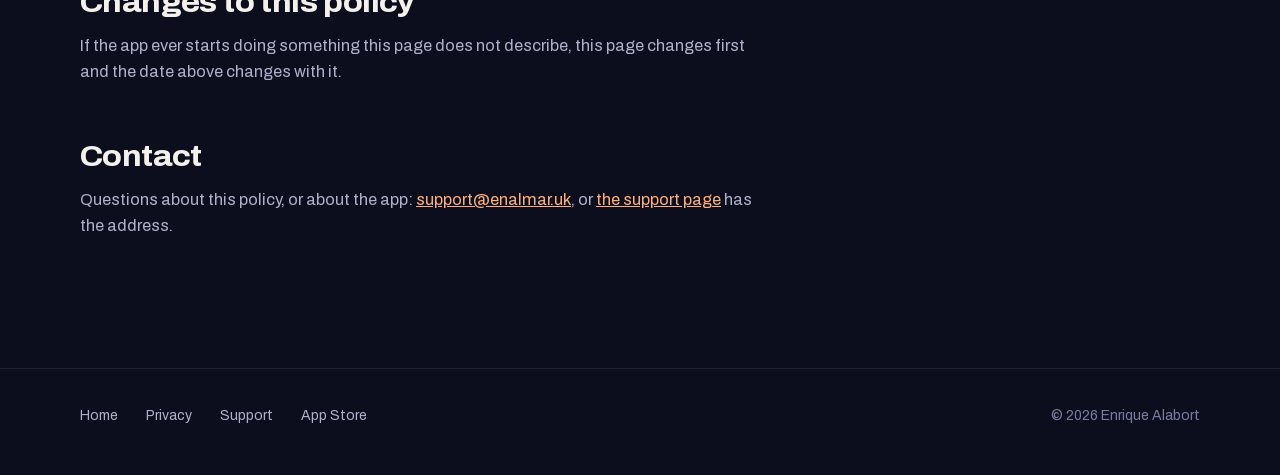
==== commit 45f8e373: "A new site for 2.0: first light, and how Studio works A night-blue page with the app's solar ramp as" ====
--- a/privacy/index.html
+++ b/privacy/index.html
@@ -8,132 +8,44 @@
 <link rel="icon" href="../assets/favicon-32.png" sizes="32x32">
 <link rel="apple-touch-icon" href="../assets/apple-touch-icon.png">
 <meta name="color-scheme" content="dark">
-<meta name="theme-color" content="#0E0E11">
-<style>
-    :root{
-      --ground:#0E0E11; --card:#18181C; --raised:#212127; --line:rgba(255,255,255,.09);
-      --text:#F5F5F7; --text-2:#9C9CA4; --text-3:#6A6A72; --signal:#FF6B6A;
-      --gutter:clamp(20px,5vw,32px); --radius:18px;
-      --sans:-apple-system,BlinkMacSystemFont,"SF Pro Text","Segoe UI",system-ui,sans-serif;
-    }
-    *{box-sizing:border-box}
-    html{-webkit-text-size-adjust:100%}
-    body{
-      margin:0; background:var(--ground); color:var(--text); font-family:var(--sans);
-      font-size:17px; line-height:1.55; -webkit-font-smoothing:antialiased;
-      overflow-x:hidden;
-    }
-    /* The warm lift at the top of the page, and a cold counterweight at the
-       foot, exactly as the app draws them. Fixed so a long scroll keeps its
-       centre of gravity. */
-    body::before,body::after{content:"";position:fixed;inset:0;pointer-events:none;z-index:0}
-    body::before{background:radial-gradient(760px 620px at 50% -4%,rgba(255,107,106,.22),rgba(255,107,106,.06) 45%,transparent 72%)}
-    body::after{background:radial-gradient(560px 480px at 12% 104%,rgba(176,84,143,.10),transparent 70%)}
-    .wrap{position:relative;z-index:1;max-width:1080px;margin:0 auto;padding:0 var(--gutter)}
-    a{color:var(--signal);text-decoration:none}
-    a:hover{text-decoration:underline}
-    a:focus-visible{outline:2px solid var(--signal);outline-offset:3px;border-radius:4px}
-    img{max-width:100%;height:auto;display:block}
-    h1,h2,h3{line-height:1.15;letter-spacing:-.02em;margin:0}
-    p{margin:0}
-    .num{font-variant-numeric:tabular-nums}
-    /* The signature treatment: every section label wears it. */
-    .eyebrow{
-      font-size:10.5px;font-weight:600;text-transform:uppercase;letter-spacing:1.7px;
-      color:var(--text-3);margin:0 0 14px
-    }
-    header.site{padding:26px 0 0}
-    .brand{display:flex;align-items:center;gap:14px}
-    .brand img{width:38px;height:38px;border-radius:9px}
-    .brand span{font-size:20px;font-weight:700;letter-spacing:.22em}
-    .hero{padding:clamp(46px,9vw,86px) 0 clamp(30px,6vw,54px)}
-    .hero-grid{display:grid;grid-template-columns:1fr;gap:clamp(30px,5vw,54px);align-items:center}
-    @media(min-width:860px){.hero-grid{grid-template-columns:1.05fr .95fr}}
-    .hero h1{font-size:clamp(34px,6vw,54px);font-weight:700;max-width:15ch}
-    .hero p.lede{margin-top:20px;font-size:clamp(17px,2.2vw,20px);color:var(--text-2);max-width:46ch}
-    .badge{
-      display:inline-flex;align-items:center;gap:10px;margin-top:30px;padding:13px 22px;
-      border:1px solid var(--line);border-radius:999px;background:var(--card);
-      font-size:14.5px;font-weight:600;color:var(--text)
-    }
-    .badge .dot{width:7px;height:7px;border-radius:50%;background:var(--signal)}
-    .shot{border-radius:var(--radius);overflow:hidden}
-    .shot img{border-radius:var(--radius)}
-    section{padding:clamp(40px,7vw,72px) 0;position:relative;z-index:1}
-    section h2{font-size:clamp(24px,3.4vw,32px);font-weight:650;max-width:20ch}
-    section > .wrap > p.intro{margin-top:14px;color:var(--text-2);max-width:58ch}
-    .rule{height:1px;background:var(--line);border:0;margin:0}
-    .steps{display:grid;gap:16px;margin-top:34px;grid-template-columns:1fr}
-    @media(min-width:760px){.steps{grid-template-columns:repeat(3,1fr)}}
-    .step{background:var(--card);border:1px solid var(--line);border-radius:var(--radius);padding:24px}
-    .step .n{font-size:12px;font-weight:700;color:var(--signal);letter-spacing:.1em}
-    .step h3{margin-top:12px;font-size:18px;font-weight:600}
-    .step p{margin-top:8px;color:var(--text-2);font-size:15px}
-    .features{display:grid;gap:20px;margin-top:36px;grid-template-columns:1fr}
-    @media(min-width:800px){.features{grid-template-columns:repeat(2,1fr)}}
-    .feature{background:var(--card);border:1px solid var(--line);border-radius:var(--radius);
-             padding:26px;display:flex;flex-direction:column;gap:14px}
-    .feature h3{font-size:19px;font-weight:600}
-    .feature p{color:var(--text-2);font-size:15px}
-    .feature img{border-radius:12px;border:1px solid var(--line);margin-top:6px}
-    .position{background:var(--card);border:1px solid var(--line);border-radius:var(--radius);
-              padding:clamp(26px,4vw,40px)}
-    .position h2{max-width:22ch}
-    .position p{margin-top:16px;color:var(--text-2);max-width:62ch}
-    .facts{display:grid;gap:14px;margin-top:26px;grid-template-columns:1fr}
-    @media(min-width:700px){.facts{grid-template-columns:repeat(3,1fr)}}
-    .fact{background:var(--raised);border-radius:12px;padding:18px}
-    .fact strong{display:block;font-size:15px;font-weight:600}
-    .fact span{display:block;margin-top:6px;color:var(--text-2);font-size:14px}
-    ul.plain{list-style:none;padding:0;margin:22px 0 0;display:grid;gap:12px}
-    ul.plain li{display:flex;gap:12px;color:var(--text-2);font-size:15.5px}
-    ul.plain li::before{content:"";flex:0 0 5px;height:5px;margin-top:10px;border-radius:50%;
-                        background:var(--text-3)}
-    details.faq{border-top:1px solid var(--line);padding:2px 0}
-    details.faq:last-of-type{border-bottom:1px solid var(--line)}
-    details.faq summary{
-      cursor:pointer;list-style:none;padding:18px 0;font-size:16.5px;font-weight:550;
-      display:flex;justify-content:space-between;gap:18px;align-items:baseline
-    }
-    details.faq summary::-webkit-details-marker{display:none}
-    details.faq summary::after{content:"+";color:var(--text-3);font-weight:400;font-size:20px}
-    details.faq[open] summary::after{content:"–"}
-    details.faq p{padding:0 0 20px;color:var(--text-2);font-size:15.5px;max-width:66ch}
-    footer{border-top:1px solid var(--line);padding:38px 0 56px;color:var(--text-3);font-size:14px}
-    footer .row{display:flex;flex-wrap:wrap;gap:10px 26px;align-items:center}
-    footer .spacer{flex:1 1 auto}
-    .prose h2{margin-top:44px;font-size:22px}
-    .prose p,.prose li{color:var(--text-2);font-size:16px}
-    .prose p{margin-top:14px;max-width:68ch}
-    .prose ul{margin-top:14px;padding-left:20px;display:grid;gap:10px;max-width:68ch}
-    .prose .lead{color:var(--text);font-size:18px}
-    @media(prefers-reduced-motion:no-preference){
-      .fade{opacity:0;transform:translateY(8px);animation:settle .5s ease forwards}
-      @keyframes settle{to{opacity:1;transform:none}}
-    }
-</style>
+<meta name="theme-color" content="#0C0E1D">
+<link rel="preload" href="../assets/fonts/archivo.woff2" as="font" type="font/woff2" crossorigin>
+<link rel="stylesheet" href="../assets/site.css">
 </head>
 <body>
 
-<header class="site">
+<header class="bar">
   <div class="wrap">
-    <a class="brand" href="../" style="color:inherit;text-decoration:none">
-      <img src="../assets/icon-1024.png" alt="" width="38" height="38">
+    <a class="brand" href="../" aria-label="Gradial home">
+      <img src="../assets/icon-1024.png" alt="" width="32" height="32">
       <span>GRADIAL</span>
     </a>
+    <nav aria-label="Sections">
+      <a href="../#studio">Studio</a>
+      <a href="../#app">The app</a>
+      <a href="../#pro">Pro</a>
+      <a href="../support/">Support</a>
+    </nav>
+    <a class="btn btn-ghost btn-sm" href="https://apps.apple.com/app/id6799416229">Get the app</a>
   </div>
 </header>
 
-<section class="prose">
+<main>
+<div class="page-hero">
   <div class="wrap">
-    <p class="eyebrow">Privacy policy</p>
-    <h1 style="font-size:clamp(28px,4.4vw,40px);font-weight:700">What Gradial reads, and where it goes.</h1>
+    <p class="kicker">Privacy policy</p>
+    <h1>What Gradial reads, and where it goes.</h1>
     <p class="lead">Gradial keeps your data on your devices. There is no account, no server of
       ours, and no analytics. If you buy Gradial Pro, your plans and runs are copied between
       your devices through your own iCloud, and nowhere else.</p>
-    <p>Last updated 7 November 2026. This page is the same policy shown inside the app under
+    <p class="meta">Last updated 7 November 2026. This page is the same policy shown inside the app under
       You, Privacy. Where the two ever disagree, the one in the app is correct.</p>
 
+    </div>
+</div>
+
+<section class="prose">
+  <div class="wrap">
     <h2>What Gradial reads from Health</h2>
     <p>Only to build and score your plan, and only on this device:</p>
     <ul>
@@ -215,15 +127,24 @@
       page</a> has the address.</p>
   </div>
 </section>
+</main>
 
 <footer>
-  <div class="wrap row">
+  <div class="wrap">
     <a href="../">Home</a>
+    <a href="../privacy/">Privacy</a>
     <a href="../support/">Support</a>
+    <a href="https://apps.apple.com/app/id6799416229">App Store</a>
     <span class="spacer"></span>
     <span>&copy; 2026 Enrique Alabort</span>
   </div>
 </footer>
 
+<script>
+  const bar = document.querySelector('.bar');
+  const mark = () => bar.classList.toggle('scrolled', scrollY > 8);
+  addEventListener('scroll', mark, {passive: true}); mark();
+</script>
+
 </body>
 </html>
--- a/assets/site.css
+++ b/assets/site.css
@@ -0,0 +1,407 @@
+/* Gradial site. "First light": the pre-dawn run. A night-blue ground, the
+   app's solar ramp as the one sunrise, and the pace-zone colours used only
+   where they mean a pace zone. */
+
+@font-face{font-family:"Archivo";src:url(fonts/archivo.woff2) format("woff2");
+  font-weight:100 900;font-stretch:62% 125%;font-display:swap}
+@font-face{font-family:"JetBrains Mono";src:url(fonts/jetbrains-mono.woff2) format("woff2");
+  font-weight:400 600;font-display:swap}
+
+:root{
+  --night:#0C0E1D;  --night-2:#11142A;  --panel:#161A33;  --panel-2:#1D2140;
+  --rim:rgba(184,194,255,.11);  --rim-2:rgba(184,194,255,.2);
+  --text:#F4F1EC;  --text-2:#AEB1CB;  --text-3:#7A7E9E;
+
+  /* the app's solar ramp (dark appearance) */
+  --amber:#FFB07A;  --coral:#FF6B6A;  --magenta:#FF7393;  --violet:#B0548F;
+  --sun:linear-gradient(100deg,#FFC896 0%,var(--amber) 18%,var(--coral) 46%,var(--magenta) 72%,var(--violet) 100%);
+
+  /* pace zones, as the app colours them */
+  --z-e:#5EA894; --z-long:#7D8FD4; --z-m:#BF63A1; --z-t:#E8A83D; --z-i:#FF6B6B; --z-r:#FF7393; --z-g:#F2F0E8;
+  --icloud:#8FB2FF;
+
+  --gutter:clamp(16px,5vw,40px);
+  --wide:1200px;
+  --sans:"Archivo",-apple-system,BlinkMacSystemFont,"Segoe UI",system-ui,sans-serif;
+  --mono:"JetBrains Mono",ui-monospace,"SF Mono",Menlo,monospace;
+}
+
+*{box-sizing:border-box}
+html{-webkit-text-size-adjust:100%;scroll-behavior:smooth;scroll-padding-top:84px}
+body{margin:0;background:var(--night);color:var(--text);font-family:var(--sans);
+  font-size:17px;line-height:1.6;font-stretch:100%;-webkit-font-smoothing:antialiased;overflow-x:hidden}
+img,svg{display:block;max-width:100%}
+img{height:auto}
+a{color:inherit}
+p{margin:0}
+h1,h2,h3,h4{margin:0;font-weight:750;line-height:1.05;letter-spacing:-.025em;text-wrap:balance}
+:focus-visible{outline:2px solid var(--amber);outline-offset:3px;border-radius:6px}
+.wrap{position:relative;max-width:var(--wide);margin:0 auto;padding:0 var(--gutter)}
+.sr{position:absolute;width:1px;height:1px;overflow:hidden;clip:rect(0 0 0 0);white-space:nowrap}
+
+/* ---------- top bar ---------- */
+.bar{position:sticky;top:0;z-index:20;backdrop-filter:blur(18px) saturate(1.4);
+  -webkit-backdrop-filter:blur(18px) saturate(1.4);
+  background:color-mix(in srgb,var(--night) 72%,transparent);border-bottom:1px solid transparent;
+  transition:border-color .3s}
+.bar.scrolled{border-bottom-color:var(--rim)}
+.bar .wrap{display:flex;align-items:center;gap:28px;height:68px}
+.brand{display:flex;align-items:center;gap:12px;text-decoration:none}
+.brand img{width:32px;height:32px;border-radius:8px}
+.brand span{font-size:17px;font-weight:700;letter-spacing:.24em;font-stretch:112%}
+.bar nav{display:flex;gap:26px;margin-left:auto;font-size:15px;color:var(--text-2)}
+.bar nav a{text-decoration:none;transition:color .2s}
+.bar nav a:hover{color:var(--text)}
+@media(max-width:720px){.bar nav{display:none}.bar .btn{margin-left:auto}}
+
+/* ---------- buttons ---------- */
+.btn{display:inline-flex;align-items:center;gap:10px;height:46px;padding:0 22px;border-radius:999px;
+  font:600 15.5px/1 var(--sans);text-decoration:none;white-space:nowrap;
+  transition:transform .2s,box-shadow .2s,background-color .2s}
+.btn svg{width:17px;height:17px;flex:none}
+.btn-sun{color:#1A0F14;background:var(--sun);box-shadow:0 8px 30px -10px rgba(255,107,106,.7)}
+.btn-sun:hover{transform:translateY(-1px);box-shadow:0 12px 36px -10px rgba(255,107,106,.85)}
+.btn-ghost{color:var(--text);background:rgba(255,255,255,.06);box-shadow:inset 0 0 0 1px var(--rim-2)}
+.btn-ghost:hover{background:rgba(255,255,255,.1)}
+.btn-sm{height:38px;padding:0 16px;font-size:14px}
+
+/* ---------- hero ---------- */
+/* The phone rises out of a horizon with the sun behind it: the page's one
+   bold moment, and the only motion that plays by itself. */
+.hero{position:relative;overflow:hidden;padding-top:clamp(32px,5vw,64px)}
+.hero::after{content:"";position:absolute;left:0;right:0;bottom:0;height:1px;z-index:4;
+  background:linear-gradient(90deg,transparent 0%,rgba(255,176,122,.25) 30%,rgba(255,220,190,.9) var(--sunx,72%),rgba(255,176,122,.25) 96%,transparent)}
+.hero-grid{display:grid;gap:8px;align-items:center}
+@media(min-width:980px){.hero-grid{grid-template-columns:1.22fr .78fr;gap:0}}
+.hero-copy{padding:clamp(8px,3vw,40px) 0 clamp(40px,6vw,90px);position:relative;z-index:5}
+.hero h1{font-size:clamp(44px,5.9vw,86px);font-stretch:116%;font-weight:800;line-height:.95;letter-spacing:-.035em}
+.lede{margin-top:28px;font-size:clamp(17.5px,1.6vw,20px);line-height:1.55;color:var(--text-2);max-width:46ch}
+.lede strong{color:var(--text);font-weight:600}
+.cta{display:flex;flex-wrap:wrap;gap:12px;margin-top:36px}
+.small{margin-top:18px;font-size:14px;color:var(--text-3)}
+
+.stage{position:relative;height:clamp(420px,48vw,640px);display:flex;justify-content:center;align-items:flex-end}
+.sun{position:absolute;left:50%;bottom:0;width:min(980px,190vw);aspect-ratio:1;translate:-50% 50%;
+  border-radius:50%;pointer-events:none;
+  background:radial-gradient(closest-side,#FFF1DE 0%,#FFD2A6 9%,var(--amber) 20%,var(--coral) 36%,
+    #E2557E 50%,rgba(176,84,143,.6) 64%,rgba(98,52,140,.22) 80%,transparent 100%)}
+.phone{z-index:2;width:min(300px,64vw);margin-bottom:calc(min(300px,64vw) * -0.62)}
+.float-code{position:absolute;z-index:3;left:-38%;bottom:2%;width:min(284px,80vw)}
+.float-code pre{font-size:11.5px}
+@media(max-width:1180px){.float-code{left:-16%}}
+@media(max-width:979px){.stage{height:calc(min(300px,64vw) * 1.66)}.hero{--sunx:50%}.float-code{left:auto;right:0;bottom:10%;width:min(300px,62vw)}}
+@media(max-width:560px){.float-code{display:none}}
+@media(prefers-reduced-motion:no-preference){
+  .sun{animation:rise 2.4s cubic-bezier(.2,.7,.1,1) both}
+  .phone{animation:lift 1.8s .3s cubic-bezier(.2,.7,.1,1) both}
+  .float-code{animation:lift 1.4s 1s cubic-bezier(.2,.7,.1,1) both}
+  @keyframes rise{from{translate:-50% 78%;opacity:.25}to{translate:-50% 50%;opacity:1}}
+  @keyframes lift{from{opacity:0;transform:translateY(48px)}to{opacity:1;transform:none}}
+}
+
+/* a phone drawn round a raw screenshot */
+.device{position:relative;padding:3%;border-radius:15.5%/7.15%;background:#05060C;
+  box-shadow:inset 0 0 0 1.5px #3A3E5A,inset 0 0 0 4px #090A12,0 40px 80px -34px rgba(0,0,0,.85)}
+.device img{width:100%;border-radius:12.8%/5.9%}
+
+/* ---------- code: the plan language ---------- */
+.code{background:rgba(14,16,34,.86);backdrop-filter:blur(14px);-webkit-backdrop-filter:blur(14px);
+  border:1px solid var(--rim-2);border-radius:16px;overflow:hidden;
+  box-shadow:0 30px 60px -20px rgba(0,0,0,.6)}
+.code-head{display:flex;align-items:center;gap:8px;padding:10px 14px;border-bottom:1px solid var(--rim);
+  font:500 12.5px/1 var(--mono);color:var(--text-3)}
+.code-head i{width:9px;height:9px;border-radius:50%;background:var(--rim-2)}
+.code-head i:first-child{margin-right:0}
+.code-head b{font-weight:500;color:var(--text-2);margin-left:6px}
+.code pre{margin:0;padding:14px 16px 16px;font:400 12.5px/1.75 var(--mono);color:var(--text-2);
+  white-space:pre;overflow-x:auto}
+.k{color:var(--text)}             /* keyword: week, day */
+.t{color:var(--text-3)}           /* comment / quiet */
+.s{color:#D9D6CF}                 /* string */
+.zE{color:var(--z-e)} .zL{color:var(--z-long)} .zM{color:var(--z-m)} .zT{color:var(--z-t)}
+.zI{color:var(--z-i)} .zR{color:var(--z-r)} .zG{color:var(--z-g)}
+.add{background:rgba(94,168,148,.12);color:#9FD8C6;display:block}
+.del{background:rgba(255,107,106,.10);color:#FFA3A2;display:block;text-decoration:line-through;text-decoration-color:rgba(255,163,162,.5)}
+
+/* ---------- sections ---------- */
+section{position:relative;padding:clamp(72px,10vw,140px) 0}
+section.tight{padding-top:0}
+.sec-head{max-width:760px}
+.sec-head h2{font-size:clamp(34px,5vw,62px);font-stretch:112%;font-weight:780;letter-spacing:-.03em}
+.sec-head p{margin-top:20px;font-size:clamp(17px,1.6vw,19px);color:var(--text-2);max-width:58ch}
+.kicker{display:inline-flex;align-items:center;gap:10px;margin-bottom:22px;font-size:15px;font-weight:600;color:var(--amber)}
+.kicker::before{content:"";width:22px;height:2px;border-radius:2px;background:var(--sun)}
+
+/* ---------- flow diagrams ---------- */
+.studio{background:
+  radial-gradient(900px 500px at 85% 0%,rgba(176,84,143,.16),transparent 70%),
+  radial-gradient(700px 500px at 0% 60%,rgba(143,178,255,.08),transparent 70%)}
+.flow{margin:clamp(48px,7vw,88px) 0 0;padding:clamp(20px,3vw,40px);border-radius:32px;
+  background:linear-gradient(180deg,rgba(255,255,255,.035),rgba(255,255,255,.012));
+  border:1px solid var(--rim);box-shadow:inset 0 1px 0 rgba(255,255,255,.05)}
+.flow-head{display:flex;flex-wrap:wrap;align-items:baseline;justify-content:space-between;gap:8px 28px;
+  padding:4px 4px 28px}
+.flow-head h3{font-size:clamp(24px,2.8vw,34px);font-stretch:110%;font-weight:760}
+.flow-head p{color:var(--text-2);font-size:16px;max-width:52ch}
+
+.flow-grid{--link:96px;display:grid;grid-template-columns:minmax(0,1fr) var(--link) minmax(0,1fr) var(--link) minmax(0,1fr);align-items:stretch}
+.node{position:relative;display:flex;flex-direction:column;gap:18px;padding:22px;border-radius:24px;
+  background:linear-gradient(180deg,var(--panel-2),var(--panel));border:1px solid var(--rim);
+  box-shadow:0 30px 60px -30px rgba(0,0,0,.7),inset 0 1px 0 rgba(255,255,255,.06)}
+.node::before{content:"";position:absolute;left:22px;right:22px;top:-1px;height:2px;border-radius:2px;
+  background:var(--accent,var(--coral));opacity:.9}
+.node--app{--accent:var(--sun)}
+.node--hub{--accent:linear-gradient(90deg,transparent,var(--icloud),transparent)}
+.node--ai{--accent:linear-gradient(90deg,var(--magenta),var(--violet))}
+.node-title{display:flex;align-items:center;gap:12px}
+.node-title .ico{width:40px;height:40px;border-radius:12px;display:grid;place-items:center;flex:none;
+  background:rgba(255,255,255,.06);box-shadow:inset 0 0 0 1px var(--rim)}
+.node-title .ico svg{width:22px;height:22px}
+.node-title h4{font-size:18px;font-stretch:108%;font-weight:720;letter-spacing:-.015em}
+.node-title p{font-size:13.5px;color:var(--text-3);line-height:1.35;margin-top:3px}
+
+.checks{list-style:none;margin:0;padding:0;display:grid;gap:9px;font-size:14.5px;line-height:1.4;color:var(--text-2)}
+.checks li{display:flex;gap:10px}
+.checks li::before{content:"";flex:none;width:16px;height:16px;margin-top:1px;border-radius:50%;
+  background:rgba(94,168,148,.16) url("data:image/svg+xml,%3Csvg xmlns='http://www.w3.org/2000/svg' viewBox='0 0 16 16'%3E%3Cpath d='M4.5 8.2l2.2 2.2 4.8-4.8' fill='none' stroke='%235EA894' stroke-width='1.8' stroke-linecap='round' stroke-linejoin='round'/%3E%3C/svg%3E") center/16px no-repeat}
+
+/* links between nodes */
+.link{position:relative;display:flex;flex-direction:column;justify-content:center;align-items:center;gap:10px;padding:0 6px}
+.link span{font-size:12.5px;line-height:1.3;font-weight:600;color:var(--text-2);text-align:center;max-width:12ch}
+.wire{width:100%;height:14px;overflow:visible}
+.wire line{stroke:url(#wireSun);stroke-width:2;stroke-linecap:round;stroke-dasharray:3 7}
+.wire path{fill:var(--coral)}
+.wire.v line{stroke:var(--coral)}
+@media(prefers-reduced-motion:no-preference){
+  .wire line{animation:flow 1.1s linear infinite}
+  @keyframes flow{to{stroke-dashoffset:-20}}
+}
+
+/* the loop back to the phone */
+.loop{grid-column:1/-1;position:relative;height:84px}
+.loop-track{position:absolute;top:0;height:54px;
+  left:calc((100% - 2*var(--link))/6);right:calc((100% - 2*var(--link))/6);
+  border:2px solid transparent;border-top:0;border-radius:0 0 28px 28px;
+  background:linear-gradient(90deg,var(--amber),var(--coral),var(--magenta),var(--violet)) border-box;
+  -webkit-mask:linear-gradient(#000 0 0) padding-box,linear-gradient(#000 0 0);
+  -webkit-mask-composite:xor;mask-composite:exclude}
+.loop-head{position:absolute;top:-2px;left:calc((100% - 2*var(--link))/6);translate:-50% 0;width:14px;height:12px}
+.loop-head path{fill:var(--amber)}
+.loop-label{position:absolute;left:50%;top:54px;translate:-50% -50%;display:flex;align-items:center;gap:10px;
+  padding:9px 18px;border-radius:999px;background:var(--panel);border:1px solid var(--rim-2);
+  font-size:14px;font-weight:600;white-space:nowrap;box-shadow:0 10px 30px -10px rgba(0,0,0,.6)}
+.loop-label em{font-style:normal;color:var(--text-3);font-weight:500}
+
+@media(max-width:959px){
+  .flow-grid{grid-template-columns:1fr}
+  .link{flex-direction:row;padding:14px 0;gap:14px;justify-content:flex-start;margin-left:28px}
+  .link span{max-width:none;text-align:left}
+  .wire{width:14px;height:40px;order:-1;flex:none}
+  .wire.h{display:none}
+  .wire.v{display:block}
+  .loop{height:auto;padding:16px 0 0}
+  .loop-track,.loop-head{display:none}
+  .loop-label{position:static;translate:none;white-space:normal;border-radius:18px;display:flex}
+}
+@media(min-width:960px){.wire.v{display:none}}
+
+/* rows under a diagram */
+.rows{display:grid;gap:12px;margin-top:22px}
+.row{display:grid;grid-template-columns:180px 1fr;border-radius:18px;overflow:hidden;
+  background:rgba(255,255,255,.025);border:1px solid var(--rim)}
+.row > h5{margin:0;display:flex;align-items:center;gap:12px;padding:18px 20px;font-size:16px;
+  font-stretch:108%;font-weight:700;background:linear-gradient(100deg,rgba(255,176,122,.12),rgba(176,84,143,.12));
+  border-right:1px solid var(--rim)}
+.row ul{list-style:none;margin:0;padding:0;display:grid;grid-template-columns:repeat(4,1fr)}
+.row li{padding:16px 18px;font-size:14px;line-height:1.4;color:var(--text-2);border-left:1px solid var(--rim)}
+.row li:first-child{border-left:0}
+.row li b{display:block;color:var(--text);font-weight:650;font-size:14.5px;margin-bottom:3px}
+.row li code{font:500 13px var(--mono);color:var(--text)}
+@media(max-width:959px){
+  .row{grid-template-columns:1fr}
+  .row > h5{border-right:0;border-bottom:1px solid var(--rim);padding:14px 18px}
+  .row ul{grid-template-columns:1fr 1fr}
+  .row li:nth-child(odd){border-left:0}
+  .row li:nth-child(n+3){border-top:1px solid var(--rim)}
+}
+@media(max-width:480px){.row ul{grid-template-columns:1fr}.row li{border-left:0}.row li+li{border-top:1px solid var(--rim)}}
+
+/* ---------- mini devices inside the diagrams ---------- */
+.devices{display:flex;align-items:flex-end;justify-content:center;gap:10px;padding:6px 0 2px}
+.mini-phone{width:136px;flex:none;border-radius:28px;padding:7px;background:#05060C;
+  box-shadow:inset 0 0 0 1.5px #2A2D44,0 18px 40px -16px rgba(0,0,0,.8)}
+.mini-screen{border-radius:22px;padding:24px 10px 12px;min-height:240px;position:relative;
+  background:radial-gradient(180px 120px at 50% -10%,rgba(255,107,106,.28),transparent 70%),#0E0E11}
+.mini-screen::before{content:"";position:absolute;top:8px;left:50%;translate:-50% 0;width:42px;height:11px;border-radius:8px;background:#05060C}
+.mini-screen h6{margin:4px 2px 8px;font-size:17px;font-weight:750;font-stretch:108%}
+.mini-card{border-radius:12px;background:#1A1A20;padding:9px 9px 10px;margin-top:7px}
+.mini-card small{display:block;font-size:9.5px;color:var(--text-3);line-height:1.2}
+.mini-card strong{display:block;font-size:12.5px;font-weight:700;margin:1px 0 6px}
+.segs{display:flex;gap:2px;height:7px}
+.segs i{border-radius:2px;background:var(--c)}
+.mini-field{border-radius:10px;background:#1A1A20;border:1px solid #2C2C36;padding:8px;font-size:10.5px;line-height:1.35;color:var(--text-2);min-height:62px}
+.mini-btns{display:grid;gap:5px;margin-top:8px}
+.mini-btns b{display:grid;place-items:center;height:24px;white-space:nowrap;border-radius:99px;font-size:10px;font-weight:700}
+.mini-btns b:first-child{background:var(--coral);color:#1A0F14}
+.mini-btns b:last-child{background:#24242C;color:var(--text)}
+.mini-note{font-size:9.5px;color:var(--text-3);margin-top:8px;text-align:center}
+
+.watch{width:84px;flex:none;position:relative;margin-bottom:22px}
+.watch-body{border-radius:26px;padding:6px;background:linear-gradient(160deg,#3B3E55,#191B2B);
+  box-shadow:0 18px 30px -12px rgba(0,0,0,.8)}
+.watch-face{border-radius:21px;background:#000;padding:10px 9px 11px;color:var(--text)}
+.watch-face small{display:block;font-size:8.5px;color:var(--z-t);font-weight:700;line-height:1.1}
+.watch-face strong{display:block;font-size:16px;font-weight:750;font-stretch:96%;line-height:1.1;margin-top:4px}
+.watch-face em{display:block;font-style:normal;font-size:8.5px;color:var(--text-3);margin-top:2px}
+.watch-face .bar-t{height:5px;border-radius:3px;margin-top:8px;background:linear-gradient(90deg,var(--z-t) 62%,#2A2A30 62%)}
+.watch::before,.watch::after{content:"";position:absolute;left:18px;right:18px;height:26px;background:#1F2133;z-index:-1}
+.watch::before{top:-20px;border-radius:10px 10px 4px 4px}
+.watch::after{bottom:-20px;border-radius:4px 4px 10px 10px}
+.watch .crown{position:absolute;right:-4px;top:28px;width:5px;height:16px;border-radius:2px;background:#4A4E68}
+
+/* files in the iCloud folder */
+.files{list-style:none;margin:0;padding:0;border-radius:16px;background:rgba(5,7,18,.5);border:1px solid var(--rim)}
+.files li{display:grid;grid-template-columns:22px 1fr;align-items:center;gap:10px;padding:10px 12px;font-size:13px;color:var(--text-3)}
+.files li+li{border-top:1px solid var(--rim)}
+.files li svg{width:18px;height:18px}
+.files li code{font:500 13px var(--mono);color:var(--text)}
+.files li span{display:flex;align-items:center;gap:8px;flex-wrap:wrap;font-size:12px;line-height:1.3;margin-top:2px}
+.tag{font-size:10.5px;font-weight:650;padding:2px 7px;border-radius:99px;white-space:nowrap}
+.tag-rw{color:#9FD8C6;background:rgba(94,168,148,.14)}
+.tag-ro{color:var(--text-3);background:rgba(255,255,255,.05)}
+
+/* AI tiles and chat */
+.ais{display:grid;grid-template-columns:repeat(var(--n,2),minmax(0,1fr));gap:8px}
+.ai{display:flex;align-items:center;justify-content:center;height:60px;border-radius:16px;
+  background:rgba(255,255,255,.05);border:1px solid var(--rim);font-size:clamp(13px,1.15vw,16px);font-weight:700;font-stretch:104%}
+.ai small{font-size:11.5px;font-weight:500;color:var(--text-3)}
+.aside{font-size:13px;color:var(--text-3);margin-top:-8px}
+.chat{display:grid;gap:8px}
+.bubble{padding:10px 13px;border-radius:16px;font-size:13.5px;line-height:1.45;max-width:92%}
+.bubble:has(pre){max-width:100%}
+.bubble.me{justify-self:end;background:#2C3160;border-bottom-right-radius:5px}
+.bubble.it{justify-self:start;background:rgba(255,255,255,.06);border:1px solid var(--rim);border-bottom-left-radius:5px;color:var(--text-2)}
+.bubble.it code{font:500 12px var(--mono);color:var(--text)}
+.bubble pre{margin:8px 0 2px;padding:9px 10px;border-radius:10px;background:rgba(5,7,18,.6);font:400 10.5px/1.65 var(--mono);white-space:pre;overflow-x:auto;color:var(--text-2)}
+
+.contents{list-style:none;margin:0;padding:0;display:grid;gap:8px}
+.contents li{display:grid;grid-template-columns:30px 1fr;gap:10px;align-items:center;padding:10px 12px;border-radius:14px;
+  background:rgba(5,7,18,.45);border:1px solid var(--rim);font-size:13.5px;line-height:1.35;color:var(--text-2)}
+.contents li b{display:block;color:var(--text);font-weight:650}
+.contents .dot{width:30px;height:30px;border-radius:9px;display:grid;place-items:center;background:rgba(255,255,255,.05)}
+.contents .dot svg{width:17px;height:17px}
+
+/* review strip under the phone diagram */
+.review{display:grid;gap:18px;margin-top:22px;padding:22px;border-radius:24px;background:rgba(255,255,255,.025);border:1px solid var(--rim)}
+@media(min-width:960px){.review{grid-template-columns:1.1fr 1fr;align-items:center;gap:34px}}
+.review h5{margin:0 0 6px;font-size:20px;font-stretch:108%;font-weight:720;letter-spacing:-.015em}
+.review > div > p{color:var(--text-2);font-size:15px}
+.review .checks{margin-top:16px}
+
+/* ---------- screens ---------- */
+.screens{background:linear-gradient(180deg,transparent,var(--night-2) 30%,var(--night-2) 70%,transparent)}
+.gallery{display:grid;grid-template-columns:repeat(3,minmax(0,1fr));gap:56px clamp(24px,4vw,64px);margin-top:64px}
+.gallery figure{margin:0;display:flex;flex-direction:column;align-items:center}
+.gallery .device{width:min(100%,290px)}
+.gallery figcaption{margin-top:22px;max-width:290px;width:100%;font-size:14.5px;line-height:1.45;color:var(--text-2)}
+.gallery figcaption b{display:block;color:var(--text);font-size:16.5px;font-weight:700;margin-bottom:4px;font-stretch:106%}
+@media(max-width:820px){
+  .gallery{grid-template-columns:none;grid-auto-flow:column;grid-auto-columns:62%;gap:20px;overflow-x:auto;
+    scroll-snap-type:x mandatory;scrollbar-width:none;margin-right:calc(-1 * var(--gutter));padding:4px var(--gutter) 16px 0}
+  .gallery::-webkit-scrollbar{display:none}
+  .gallery figure{scroll-snap-align:start;align-items:stretch}
+}
+.platforms{display:grid;gap:14px;margin-top:40px}
+@media(min-width:800px){.platforms{grid-template-columns:repeat(3,1fr)}}
+.platform{padding:22px;border-radius:20px;background:rgba(255,255,255,.03);border:1px solid var(--rim)}
+.platform h3{font-size:18px;font-stretch:106%;font-weight:700;letter-spacing:-.01em}
+.platform p{margin-top:8px;font-size:15px;color:var(--text-2)}
+
+/* ---------- Pro ---------- */
+.pro-grid{display:grid;gap:32px;align-items:center}
+@media(min-width:960px){.pro-grid{grid-template-columns:1fr 440px;gap:64px}}
+.price{position:relative;padding:32px;border-radius:28px;background:var(--panel);isolation:isolate}
+.price::before{content:"";position:absolute;inset:0;border-radius:inherit;padding:1.5px;z-index:-1;
+  background:var(--sun);-webkit-mask:linear-gradient(#000 0 0) content-box,linear-gradient(#000 0 0);
+  -webkit-mask-composite:xor;mask-composite:exclude}
+.price::after{content:"";position:absolute;inset:-30% -10% auto;height:70%;z-index:-2;border-radius:50%;
+  background:radial-gradient(closest-side,rgba(255,107,106,.28),transparent);filter:blur(10px)}
+.price h3{font-size:22px;font-stretch:110%;font-weight:750}
+.amount{display:flex;align-items:baseline;gap:12px;margin-top:14px}
+.amount strong{font-size:56px;font-stretch:112%;font-weight:800;letter-spacing:-.03em;line-height:1;font-variant-numeric:tabular-nums}
+.amount span{color:var(--text-2);font-size:15px}
+.price .checks{margin-top:22px;font-size:15px}
+.price .small{margin-top:20px}
+
+/* ---------- position ---------- */
+.position{display:grid;gap:28px}
+@media(min-width:960px){.position{grid-template-columns:1fr 1fr;gap:64px;align-items:start}}
+.position .body p{color:var(--text-2);font-size:17px}
+.position .body p+p{margin-top:16px}
+.facts{display:grid;gap:12px;margin-top:28px}
+@media(min-width:620px){.facts{grid-template-columns:repeat(3,1fr)}}
+.fact{padding:18px;border-radius:16px;background:rgba(255,255,255,.035);border:1px solid var(--rim)}
+.fact b{display:block;font-size:16px;font-weight:700}
+.fact span{display:block;margin-top:5px;font-size:14px;line-height:1.45;color:var(--text-2)}
+
+/* ---------- FAQ ---------- */
+.faq{margin-top:48px;max-width:860px}
+.faq details{border-top:1px solid var(--rim)}
+.faq details:last-child{border-bottom:1px solid var(--rim)}
+.faq summary{cursor:pointer;list-style:none;display:flex;justify-content:space-between;gap:24px;align-items:center;
+  padding:22px 0;font-size:clamp(17px,1.8vw,19.5px);font-weight:620;font-stretch:104%}
+.faq summary::-webkit-details-marker{display:none}
+.faq summary::after{content:"";flex:none;width:12px;height:12px;border-right:2px solid var(--text-3);border-bottom:2px solid var(--text-3);
+  rotate:45deg;translate:0 -3px;transition:rotate .25s,translate .25s}
+.faq details[open] summary::after{rotate:225deg;translate:0 3px}
+.faq details p{padding:0 0 24px;color:var(--text-2);max-width:68ch}
+.faq details p a{color:var(--amber)}
+
+/* ---------- closing + footer ---------- */
+.closing{text-align:center;overflow:hidden}
+.closing h2{font-size:clamp(38px,6vw,76px);font-stretch:118%;font-weight:800;letter-spacing:-.035em;max-width:14ch;margin:0 auto}
+.closing p{margin:22px auto 0;color:var(--text-2);max-width:46ch}
+.closing .cta{justify-content:center}
+.closing::before{content:"";position:absolute;left:50%;bottom:-70%;width:min(900px,140%);aspect-ratio:1;translate:-50% 0;border-radius:50%;
+  background:radial-gradient(closest-side,rgba(255,176,122,.35),rgba(255,107,106,.22) 40%,rgba(176,84,143,.12) 65%,transparent);pointer-events:none}
+footer{border-top:1px solid var(--rim);padding:36px 0 48px;color:var(--text-3);font-size:14px}
+footer .wrap{display:flex;flex-wrap:wrap;gap:12px 28px;align-items:center}
+footer a{text-decoration:none;color:var(--text-2)}
+footer a:hover{color:var(--text)}
+footer .spacer{flex:1}
+footer .fine{flex-basis:100%;font-size:12.5px;line-height:1.5}
+
+/* ---------- prose pages (privacy, support, 404) ---------- */
+.page-hero{padding:clamp(56px,9vw,110px) 0 12px;position:relative;overflow:hidden}
+.page-hero::before{content:"";position:absolute;right:-12%;top:-60%;width:760px;aspect-ratio:1;border-radius:50%;
+  background:radial-gradient(closest-side,rgba(255,107,106,.22),rgba(176,84,143,.12) 55%,transparent);pointer-events:none}
+.page-hero h1{font-size:clamp(38px,6vw,68px);font-stretch:116%;font-weight:800;letter-spacing:-.035em;max-width:16ch}
+.page-hero .lead{margin-top:22px;font-size:clamp(17.5px,1.9vw,20px);color:var(--text-2);max-width:56ch}
+.page-hero .meta{margin-top:14px;font-size:14.5px;color:var(--text-3);max-width:64ch}
+.prose{padding-top:24px}
+.prose h2{margin-top:56px;font-size:clamp(24px,2.6vw,30px);font-stretch:108%;font-weight:740;letter-spacing:-.02em}
+.prose p,.prose li{color:var(--text-2);font-size:16.5px}
+.prose p{margin-top:14px;max-width:68ch}
+.prose ul{margin:14px 0 0;padding-left:20px;display:grid;gap:10px;max-width:68ch}
+.prose li::marker{color:var(--coral)}
+.prose a{color:var(--amber)}
+.prose code{font:500 14.5px var(--mono);color:var(--text)}
+.prose .faq{margin-top:20px}
+
+.code-foot{display:flex;align-items:center;gap:18px;padding:0 16px 16px;font-size:13px;font-weight:600;color:var(--text-2)}
+.apply{display:inline-block;padding:7px 16px;border-radius:99px;background:var(--coral);color:#1A0F14;font:600 12.5px/1.2 var(--sans)}
+.position .sec-head h2{font-size:clamp(34px,4.2vw,56px)}
+details.faq{border-top:1px solid var(--rim);max-width:860px}
+details.faq + :not(details){margin-top:0}
+.prose details.faq:last-of-type{border-bottom:1px solid var(--rim)}
+details.faq summary{cursor:pointer;list-style:none;display:flex;justify-content:space-between;gap:24px;align-items:center;
+  padding:20px 0;font-size:17.5px;font-weight:620;font-stretch:104%;color:var(--text)}
+details.faq summary::-webkit-details-marker{display:none}
+details.faq summary::after{content:"";flex:none;width:11px;height:11px;border-right:2px solid var(--text-3);border-bottom:2px solid var(--text-3);
+  rotate:45deg;translate:0 -3px;transition:rotate .25s,translate .25s}
+details.faq[open] summary::after{rotate:225deg;translate:0 3px}
+details.faq p{margin:0;padding:0 0 22px}
+.prose h2 + details.faq{margin-top:18px}
+.page-hero .kicker{margin-bottom:18px}
+.page-hero p:not(.kicker):not(.lead):not(.meta){margin-top:18px;color:var(--text-2);max-width:60ch}
+.page-hero a{color:var(--amber)}
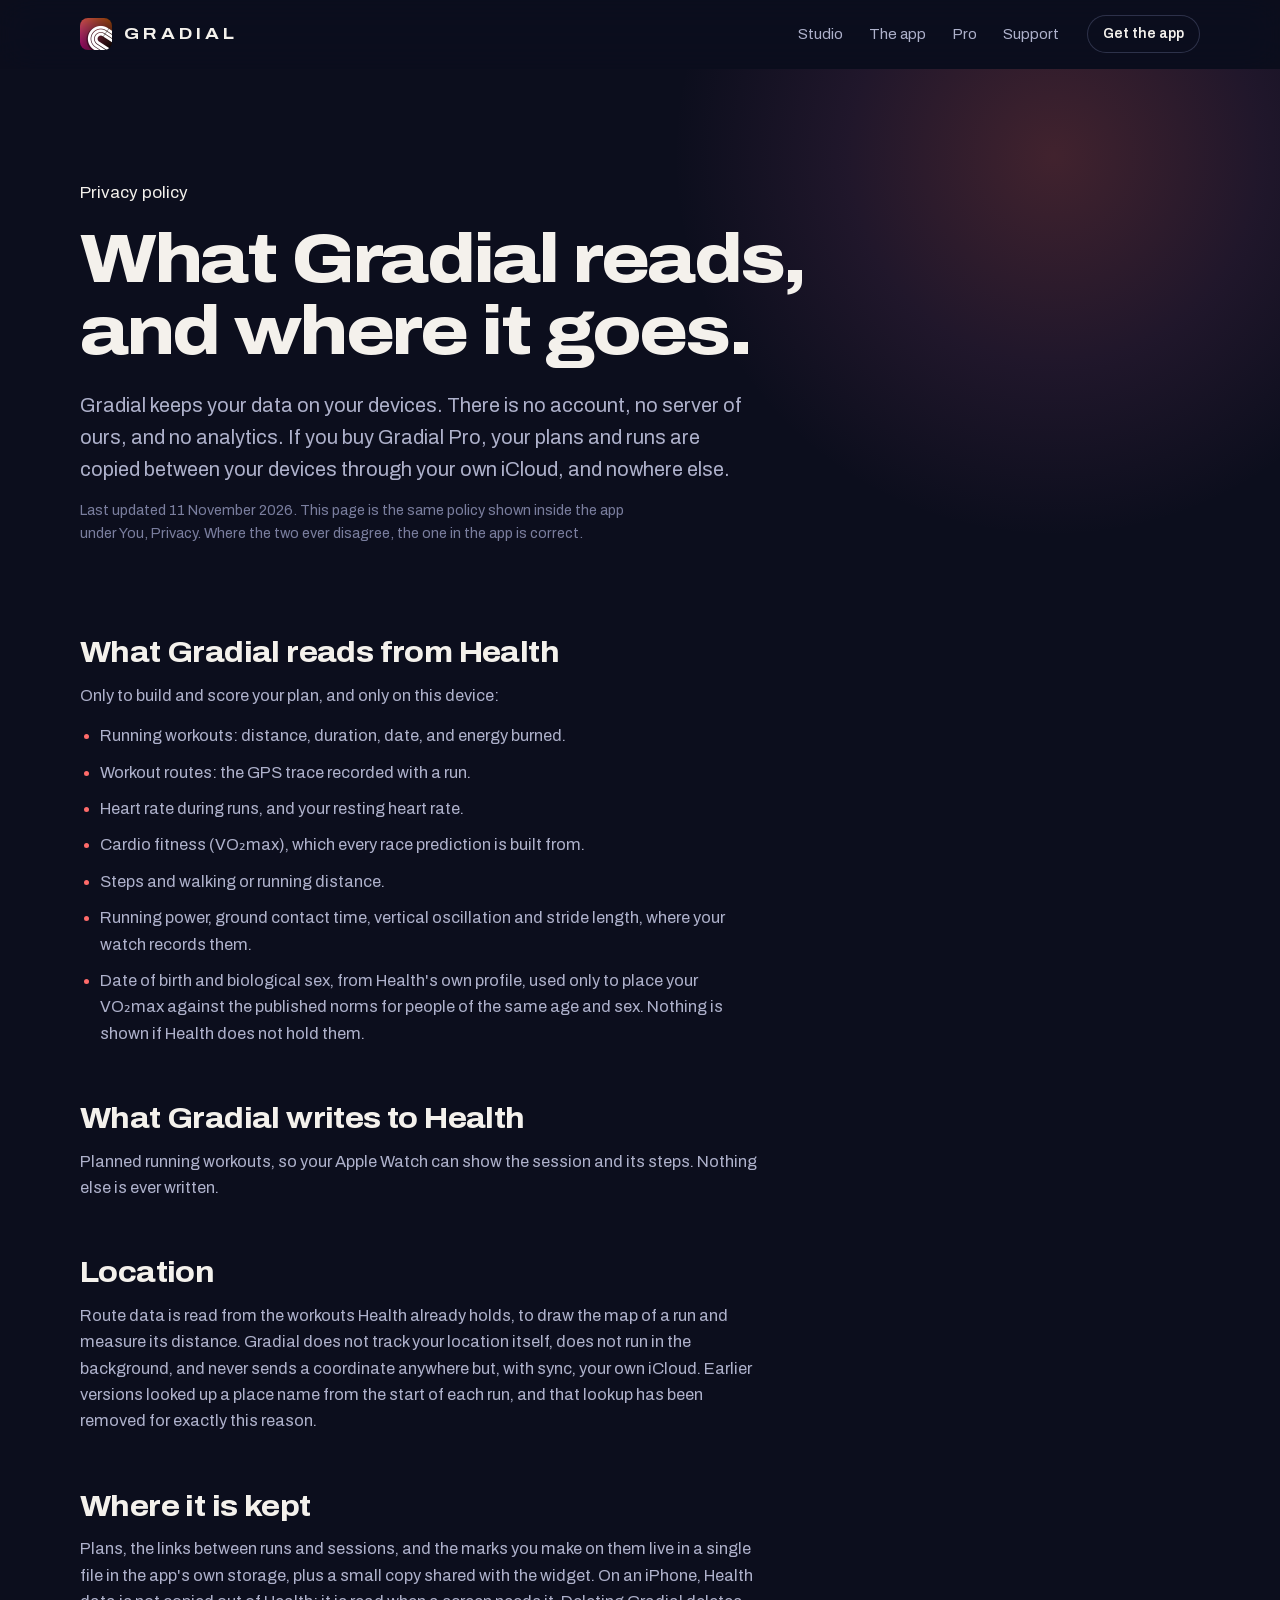
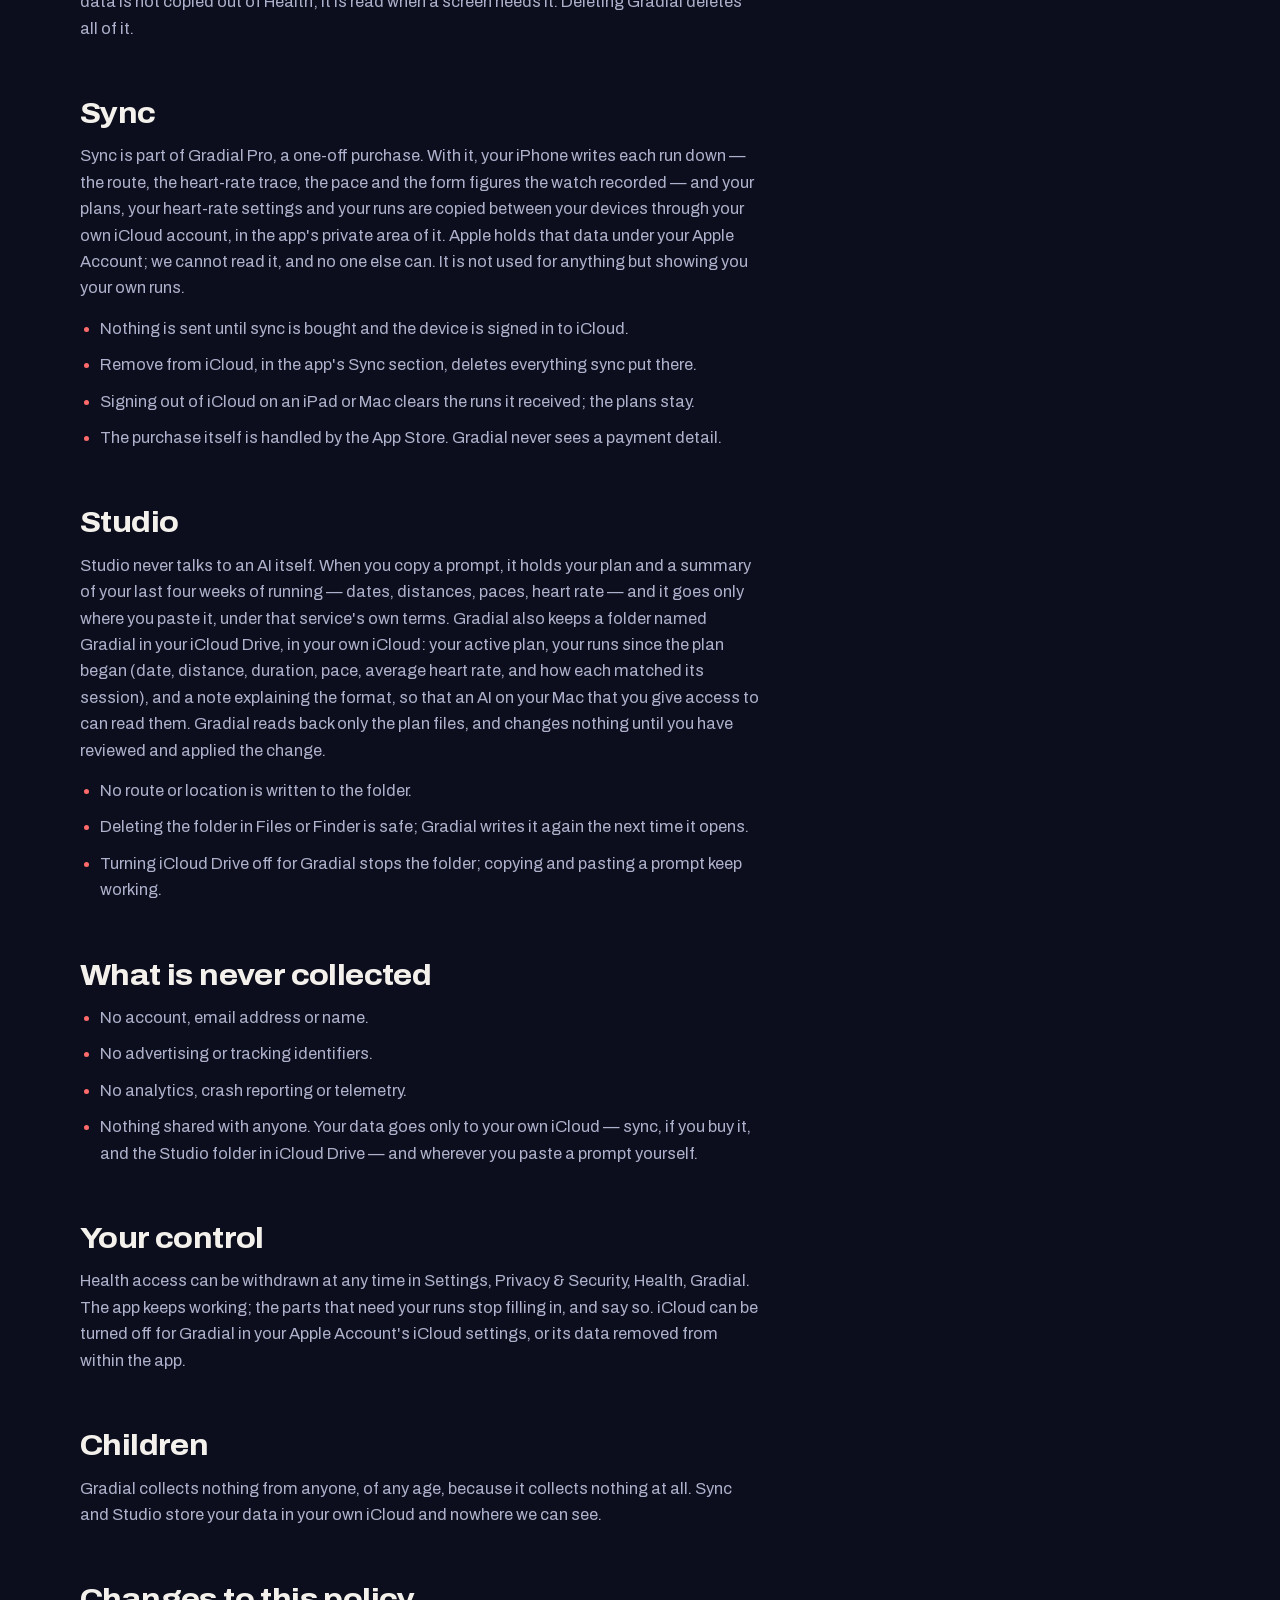
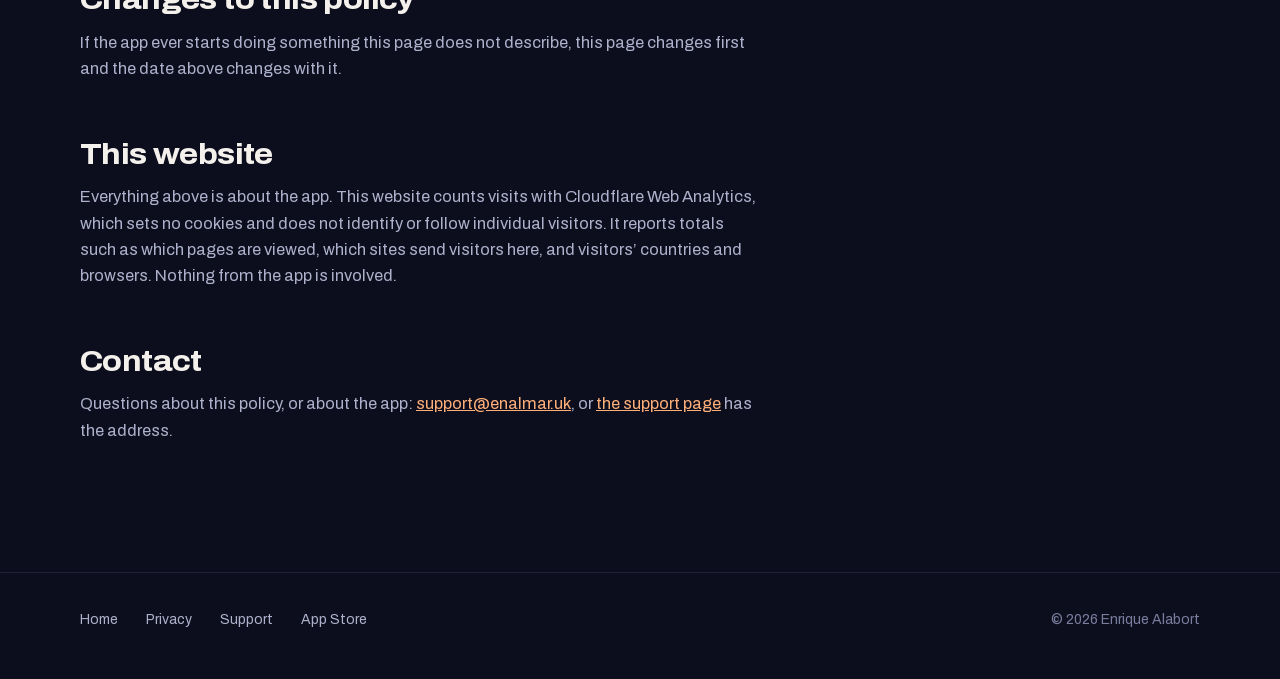
==== commit a2e2569a: "Add Cloudflare Web Analytics and disclose it in the privacy policy The app still collects nothing; t" ====
--- a/privacy/index.html
+++ b/privacy/index.html
@@ -38,7 +38,7 @@
     <p class="lead">Gradial keeps your data on your devices. There is no account, no server of
       ours, and no analytics. If you buy Gradial Pro, your plans and runs are copied between
       your devices through your own iCloud, and nowhere else.</p>
-    <p class="meta">Last updated 7 November 2026. This page is the same policy shown inside the app under
+    <p class="meta">Last updated 11 November 2026. This page is the same policy shown inside the app under
       You, Privacy. Where the two ever disagree, the one in the app is correct.</p>
 
     </div>
@@ -122,6 +122,9 @@
     <p>If the app ever starts doing something this page does not describe, this page changes
       first and the date above changes with it.</p>
 
+    <h2>This website</h2>
+    <p>Everything above is about the app. This website counts visits with Cloudflare Web Analytics, which sets no cookies and does not identify or follow individual visitors. It reports totals such as which pages are viewed, which sites send visitors here, and visitors’ countries and browsers. Nothing from the app is involved.</p>
+
     <h2>Contact</h2>
     <p>Questions about this policy, or about the app: <a href="mailto:support@enalmar.uk">support@enalmar.uk</a>, or <a href="../support/">the support
       page</a> has the address.</p>
@@ -146,5 +149,6 @@
   addEventListener('scroll', mark, {passive: true}); mark();
 </script>
 
+<!-- Cloudflare Web Analytics --><script type='module' src='https://static.cloudflareinsights.com/beacon.min.js' data-cf-beacon='{"token": "43f585e0d0dd46908cb800b9d7f2e705"}'></script><!-- End Cloudflare Web Analytics -->
 </body>
 </html>
--- a/assets/site.css
+++ b/assets/site.css
@@ -59,10 +59,10 @@
   font:600 15.5px/1 var(--sans);text-decoration:none;white-space:nowrap;
   transition:transform .2s,box-shadow .2s,background-color .2s}
 .btn svg{width:17px;height:17px;flex:none}
-.btn-sun{color:#1A0F14;background:var(--sun);box-shadow:0 8px 30px -10px rgba(255,107,106,.7)}
-.btn-sun:hover{transform:translateY(-1px);box-shadow:0 12px 36px -10px rgba(255,107,106,.85)}
-.btn-ghost{color:var(--text);background:rgba(255,255,255,.06);box-shadow:inset 0 0 0 1px var(--rim-2)}
-.btn-ghost:hover{background:rgba(255,255,255,.1)}
+.btn-sun{color:var(--night);background:var(--text)}
+.btn-sun:hover{background:#fff}
+.btn-ghost{color:var(--text);background:transparent;box-shadow:inset 0 0 0 1px var(--rim-2)}
+.btn-ghost:hover{box-shadow:inset 0 0 0 1px rgba(244,241,236,.5)}
 .btn-sm{height:38px;padding:0 16px;font-size:14px}
 
 /* ---------- hero ---------- */
@@ -127,176 +127,99 @@
 section{position:relative;padding:clamp(72px,10vw,140px) 0}
 section.tight{padding-top:0}
 .sec-head{max-width:760px}
-.sec-head h2{font-size:clamp(34px,5vw,62px);font-stretch:112%;font-weight:780;letter-spacing:-.03em}
+.sec-head h2{font-size:clamp(32px,4.2vw,52px);font-weight:680;letter-spacing:-.025em;line-height:1.08}
 .sec-head p{margin-top:20px;font-size:clamp(17px,1.6vw,19px);color:var(--text-2);max-width:58ch}
-.kicker{display:inline-flex;align-items:center;gap:10px;margin-bottom:22px;font-size:15px;font-weight:600;color:var(--amber)}
-.kicker::before{content:"";width:22px;height:2px;border-radius:2px;background:var(--sun)}
-
-/* ---------- flow diagrams ---------- */
-.studio{background:
-  radial-gradient(900px 500px at 85% 0%,rgba(176,84,143,.16),transparent 70%),
-  radial-gradient(700px 500px at 0% 60%,rgba(143,178,255,.08),transparent 70%)}
-.flow{margin:clamp(48px,7vw,88px) 0 0;padding:clamp(20px,3vw,40px);border-radius:32px;
-  background:linear-gradient(180deg,rgba(255,255,255,.035),rgba(255,255,255,.012));
-  border:1px solid var(--rim);box-shadow:inset 0 1px 0 rgba(255,255,255,.05)}
-.flow-head{display:flex;flex-wrap:wrap;align-items:baseline;justify-content:space-between;gap:8px 28px;
-  padding:4px 4px 28px}
-.flow-head h3{font-size:clamp(24px,2.8vw,34px);font-stretch:110%;font-weight:760}
-.flow-head p{color:var(--text-2);font-size:16px;max-width:52ch}
-
-.flow-grid{--link:96px;display:grid;grid-template-columns:minmax(0,1fr) var(--link) minmax(0,1fr) var(--link) minmax(0,1fr);align-items:stretch}
-.node{position:relative;display:flex;flex-direction:column;gap:18px;padding:22px;border-radius:24px;
-  background:linear-gradient(180deg,var(--panel-2),var(--panel));border:1px solid var(--rim);
-  box-shadow:0 30px 60px -30px rgba(0,0,0,.7),inset 0 1px 0 rgba(255,255,255,.06)}
-.node::before{content:"";position:absolute;left:22px;right:22px;top:-1px;height:2px;border-radius:2px;
-  background:var(--accent,var(--coral));opacity:.9}
-.node--app{--accent:var(--sun)}
-.node--hub{--accent:linear-gradient(90deg,transparent,var(--icloud),transparent)}
-.node--ai{--accent:linear-gradient(90deg,var(--magenta),var(--violet))}
-.node-title{display:flex;align-items:center;gap:12px}
-.node-title .ico{width:40px;height:40px;border-radius:12px;display:grid;place-items:center;flex:none;
-  background:rgba(255,255,255,.06);box-shadow:inset 0 0 0 1px var(--rim)}
-.node-title .ico svg{width:22px;height:22px}
-.node-title h4{font-size:18px;font-stretch:108%;font-weight:720;letter-spacing:-.015em}
-.node-title p{font-size:13.5px;color:var(--text-3);line-height:1.35;margin-top:3px}
-
-.checks{list-style:none;margin:0;padding:0;display:grid;gap:9px;font-size:14.5px;line-height:1.4;color:var(--text-2)}
-.checks li{display:flex;gap:10px}
-.checks li::before{content:"";flex:none;width:16px;height:16px;margin-top:1px;border-radius:50%;
-  background:rgba(94,168,148,.16) url("data:image/svg+xml,%3Csvg xmlns='http://www.w3.org/2000/svg' viewBox='0 0 16 16'%3E%3Cpath d='M4.5 8.2l2.2 2.2 4.8-4.8' fill='none' stroke='%235EA894' stroke-width='1.8' stroke-linecap='round' stroke-linejoin='round'/%3E%3C/svg%3E") center/16px no-repeat}
-
-/* links between nodes */
-.link{position:relative;display:flex;flex-direction:column;justify-content:center;align-items:center;gap:10px;padding:0 6px}
-.link span{font-size:12.5px;line-height:1.3;font-weight:600;color:var(--text-2);text-align:center;max-width:12ch}
-.wire{width:100%;height:14px;overflow:visible}
-.wire line{stroke:url(#wireSun);stroke-width:2;stroke-linecap:round;stroke-dasharray:3 7}
-.wire path{fill:var(--coral)}
-.wire.v line{stroke:var(--coral)}
-@media(prefers-reduced-motion:no-preference){
-  .wire line{animation:flow 1.1s linear infinite}
-  @keyframes flow{to{stroke-dashoffset:-20}}
-}
-
-/* the loop back to the phone */
-.loop{grid-column:1/-1;position:relative;height:84px}
-.loop-track{position:absolute;top:0;height:54px;
-  left:calc((100% - 2*var(--link))/6);right:calc((100% - 2*var(--link))/6);
-  border:2px solid transparent;border-top:0;border-radius:0 0 28px 28px;
-  background:linear-gradient(90deg,var(--amber),var(--coral),var(--magenta),var(--violet)) border-box;
-  -webkit-mask:linear-gradient(#000 0 0) padding-box,linear-gradient(#000 0 0);
-  -webkit-mask-composite:xor;mask-composite:exclude}
-.loop-head{position:absolute;top:-2px;left:calc((100% - 2*var(--link))/6);translate:-50% 0;width:14px;height:12px}
-.loop-head path{fill:var(--amber)}
-.loop-label{position:absolute;left:50%;top:54px;translate:-50% -50%;display:flex;align-items:center;gap:10px;
-  padding:9px 18px;border-radius:999px;background:var(--panel);border:1px solid var(--rim-2);
-  font-size:14px;font-weight:600;white-space:nowrap;box-shadow:0 10px 30px -10px rgba(0,0,0,.6)}
-.loop-label em{font-style:normal;color:var(--text-3);font-weight:500}
-
-@media(max-width:959px){
-  .flow-grid{grid-template-columns:1fr}
-  .link{flex-direction:row;padding:14px 0;gap:14px;justify-content:flex-start;margin-left:28px}
-  .link span{max-width:none;text-align:left}
-  .wire{width:14px;height:40px;order:-1;flex:none}
-  .wire.h{display:none}
-  .wire.v{display:block}
-  .loop{height:auto;padding:16px 0 0}
-  .loop-track,.loop-head{display:none}
-  .loop-label{position:static;translate:none;white-space:normal;border-radius:18px;display:flex}
-}
-@media(min-width:960px){.wire.v{display:none}}
-
-/* rows under a diagram */
-.rows{display:grid;gap:12px;margin-top:22px}
-.row{display:grid;grid-template-columns:180px 1fr;border-radius:18px;overflow:hidden;
-  background:rgba(255,255,255,.025);border:1px solid var(--rim)}
-.row > h5{margin:0;display:flex;align-items:center;gap:12px;padding:18px 20px;font-size:16px;
-  font-stretch:108%;font-weight:700;background:linear-gradient(100deg,rgba(255,176,122,.12),rgba(176,84,143,.12));
-  border-right:1px solid var(--rim)}
-.row ul{list-style:none;margin:0;padding:0;display:grid;grid-template-columns:repeat(4,1fr)}
-.row li{padding:16px 18px;font-size:14px;line-height:1.4;color:var(--text-2);border-left:1px solid var(--rim)}
-.row li:first-child{border-left:0}
-.row li b{display:block;color:var(--text);font-weight:650;font-size:14.5px;margin-bottom:3px}
-.row li code{font:500 13px var(--mono);color:var(--text)}
-@media(max-width:959px){
-  .row{grid-template-columns:1fr}
-  .row > h5{border-right:0;border-bottom:1px solid var(--rim);padding:14px 18px}
-  .row ul{grid-template-columns:1fr 1fr}
-  .row li:nth-child(odd){border-left:0}
-  .row li:nth-child(n+3){border-top:1px solid var(--rim)}
-}
-@media(max-width:480px){.row ul{grid-template-columns:1fr}.row li{border-left:0}.row li+li{border-top:1px solid var(--rim)}}
-
-/* ---------- mini devices inside the diagrams ---------- */
-.devices{display:flex;align-items:flex-end;justify-content:center;gap:10px;padding:6px 0 2px}
-.mini-phone{width:136px;flex:none;border-radius:28px;padding:7px;background:#05060C;
-  box-shadow:inset 0 0 0 1.5px #2A2D44,0 18px 40px -16px rgba(0,0,0,.8)}
-.mini-screen{border-radius:22px;padding:24px 10px 12px;min-height:240px;position:relative;
-  background:radial-gradient(180px 120px at 50% -10%,rgba(255,107,106,.28),transparent 70%),#0E0E11}
-.mini-screen::before{content:"";position:absolute;top:8px;left:50%;translate:-50% 0;width:42px;height:11px;border-radius:8px;background:#05060C}
-.mini-screen h6{margin:4px 2px 8px;font-size:17px;font-weight:750;font-stretch:108%}
-.mini-card{border-radius:12px;background:#1A1A20;padding:9px 9px 10px;margin-top:7px}
-.mini-card small{display:block;font-size:9.5px;color:var(--text-3);line-height:1.2}
-.mini-card strong{display:block;font-size:12.5px;font-weight:700;margin:1px 0 6px}
-.segs{display:flex;gap:2px;height:7px}
-.segs i{border-radius:2px;background:var(--c)}
-.mini-field{border-radius:10px;background:#1A1A20;border:1px solid #2C2C36;padding:8px;font-size:10.5px;line-height:1.35;color:var(--text-2);min-height:62px}
-.mini-btns{display:grid;gap:5px;margin-top:8px}
-.mini-btns b{display:grid;place-items:center;height:24px;white-space:nowrap;border-radius:99px;font-size:10px;font-weight:700}
-.mini-btns b:first-child{background:var(--coral);color:#1A0F14}
-.mini-btns b:last-child{background:#24242C;color:var(--text)}
-.mini-note{font-size:9.5px;color:var(--text-3);margin-top:8px;text-align:center}
-
-.watch{width:84px;flex:none;position:relative;margin-bottom:22px}
-.watch-body{border-radius:26px;padding:6px;background:linear-gradient(160deg,#3B3E55,#191B2B);
-  box-shadow:0 18px 30px -12px rgba(0,0,0,.8)}
-.watch-face{border-radius:21px;background:#000;padding:10px 9px 11px;color:var(--text)}
-.watch-face small{display:block;font-size:8.5px;color:var(--z-t);font-weight:700;line-height:1.1}
-.watch-face strong{display:block;font-size:16px;font-weight:750;font-stretch:96%;line-height:1.1;margin-top:4px}
-.watch-face em{display:block;font-style:normal;font-size:8.5px;color:var(--text-3);margin-top:2px}
-.watch-face .bar-t{height:5px;border-radius:3px;margin-top:8px;background:linear-gradient(90deg,var(--z-t) 62%,#2A2A30 62%)}
-.watch::before,.watch::after{content:"";position:absolute;left:18px;right:18px;height:26px;background:#1F2133;z-index:-1}
-.watch::before{top:-20px;border-radius:10px 10px 4px 4px}
-.watch::after{bottom:-20px;border-radius:4px 4px 10px 10px}
-.watch .crown{position:absolute;right:-4px;top:28px;width:5px;height:16px;border-radius:2px;background:#4A4E68}
-
-/* files in the iCloud folder */
-.files{list-style:none;margin:0;padding:0;border-radius:16px;background:rgba(5,7,18,.5);border:1px solid var(--rim)}
-.files li{display:grid;grid-template-columns:22px 1fr;align-items:center;gap:10px;padding:10px 12px;font-size:13px;color:var(--text-3)}
-.files li+li{border-top:1px solid var(--rim)}
-.files li svg{width:18px;height:18px}
-.files li code{font:500 13px var(--mono);color:var(--text)}
-.files li span{display:flex;align-items:center;gap:8px;flex-wrap:wrap;font-size:12px;line-height:1.3;margin-top:2px}
-.tag{font-size:10.5px;font-weight:650;padding:2px 7px;border-radius:99px;white-space:nowrap}
-.tag-rw{color:#9FD8C6;background:rgba(94,168,148,.14)}
-.tag-ro{color:var(--text-3);background:rgba(255,255,255,.05)}
-
-/* AI tiles and chat */
-.ais{display:grid;grid-template-columns:repeat(var(--n,2),minmax(0,1fr));gap:8px}
-.ai{display:flex;align-items:center;justify-content:center;height:60px;border-radius:16px;
-  background:rgba(255,255,255,.05);border:1px solid var(--rim);font-size:clamp(13px,1.15vw,16px);font-weight:700;font-stretch:104%}
-.ai small{font-size:11.5px;font-weight:500;color:var(--text-3)}
-.aside{font-size:13px;color:var(--text-3);margin-top:-8px}
-.chat{display:grid;gap:8px}
-.bubble{padding:10px 13px;border-radius:16px;font-size:13.5px;line-height:1.45;max-width:92%}
-.bubble:has(pre){max-width:100%}
-.bubble.me{justify-self:end;background:#2C3160;border-bottom-right-radius:5px}
-.bubble.it{justify-self:start;background:rgba(255,255,255,.06);border:1px solid var(--rim);border-bottom-left-radius:5px;color:var(--text-2)}
-.bubble.it code{font:500 12px var(--mono);color:var(--text)}
-.bubble pre{margin:8px 0 2px;padding:9px 10px;border-radius:10px;background:rgba(5,7,18,.6);font:400 10.5px/1.65 var(--mono);white-space:pre;overflow-x:auto;color:var(--text-2)}
-
-.contents{list-style:none;margin:0;padding:0;display:grid;gap:8px}
-.contents li{display:grid;grid-template-columns:30px 1fr;gap:10px;align-items:center;padding:10px 12px;border-radius:14px;
-  background:rgba(5,7,18,.45);border:1px solid var(--rim);font-size:13.5px;line-height:1.35;color:var(--text-2)}
-.contents li b{display:block;color:var(--text);font-weight:650}
-.contents .dot{width:30px;height:30px;border-radius:9px;display:grid;place-items:center;background:rgba(255,255,255,.05)}
-.contents .dot svg{width:17px;height:17px}
-
-/* review strip under the phone diagram */
-.review{display:grid;gap:18px;margin-top:22px;padding:22px;border-radius:24px;background:rgba(255,255,255,.025);border:1px solid var(--rim)}
-@media(min-width:960px){.review{grid-template-columns:1.1fr 1fr;align-items:center;gap:34px}}
-.review h5{margin:0 0 6px;font-size:20px;font-stretch:108%;font-weight:720;letter-spacing:-.015em}
-.review > div > p{color:var(--text-2);font-size:15px}
-.review .checks{margin-top:16px}
+
+/* ---------- how-it-works sequences ---------- */
+/* Three real steps, read left to right: a picture, a number on one rule, a
+   sentence. No boxes round them; the screens carry the weight. */
+.seq-group{margin-top:clamp(64px,8vw,110px)}
+.seq-title{display:flex;flex-wrap:wrap;align-items:baseline;gap:6px 14px;padding-bottom:16px;
+  border-bottom:1px solid var(--rim);font-size:clamp(21px,2.1vw,26px);font-weight:650;letter-spacing:-.015em}
+.seq-title small{font-size:16px;font-weight:450;letter-spacing:0;color:var(--text-3)}
+.seq{margin:clamp(40px,5vw,60px) 0 0}
+.studio .seq-group .seq{margin-top:clamp(36px,4vw,52px)}
+.seq-steps{--art:430px;list-style:none;margin:0;padding:0;position:relative;display:grid;
+  grid-template-columns:repeat(3,minmax(0,1fr));gap:0 clamp(28px,4vw,64px)}
+.seq-steps::before{content:"";position:absolute;left:0;right:0;top:calc(var(--art) + 38px);height:1px;background:var(--rim-2)}
+.seq-steps > li{display:flex;flex-direction:column;min-width:0}
+.seq-art{height:var(--art);display:flex;align-items:flex-end;justify-content:flex-start}
+.seq-art .device{width:min(100%,206px)}
+.seq-n{position:relative;margin-top:30px;height:16px;display:flex;align-items:center}
+.seq-n b{padding-right:14px;background:var(--night);font:600 14px/1 var(--mono);color:var(--amber)}
+.studio .seq-n b{background:var(--night)}
+.seq h3{margin-top:18px;font-size:19px;font-weight:650;letter-spacing:-.01em;line-height:1.25}
+.seq-steps > li > p{margin-top:8px;font-size:15.5px;line-height:1.55;color:var(--text-2);max-width:34ch}
+.seq-after{margin-top:40px;padding-top:18px;border-top:1px solid var(--rim);font-size:15.5px;color:var(--text-2);max-width:70ch}
+@media(max-width:899px){
+  .seq-steps{grid-template-columns:none;gap:56px}
+  .seq-steps::before{display:none}
+  .seq-art{height:auto}
+  .seq-art .device{width:min(62%,220px)}
+  .seq-n{margin-top:24px;border-top:1px solid var(--rim-2);height:auto;padding-top:14px}
+  .seq-n b{background:none}
+}
+
+/* step art that is not a screenshot: kept plain on purpose */
+.thread{width:min(100%,300px);display:flex;flex-direction:column;gap:10px;margin-bottom:40px;font-size:14px;line-height:1.45}
+.thread p,.thread div{margin:0}
+.thread .me{align-self:flex-end;max-width:86%;padding:10px 14px;border-radius:18px 18px 5px 18px;background:#2B2E3D;color:var(--text)}
+.thread .it{padding:12px 14px;border-radius:18px 18px 18px 5px;background:#171925;box-shadow:inset 0 0 0 1px var(--rim);color:var(--text-2)}
+.thread pre{margin:8px 0 0;font:400 12px/1.7 var(--mono);color:var(--text);white-space:pre;overflow-x:auto}
+.finder{width:min(100%,310px);margin-bottom:60px;border-radius:12px;overflow:hidden;background:#181A24;font-size:13.5px;
+  box-shadow:0 0 0 1px rgba(255,255,255,.08),0 30px 60px -26px rgba(0,0,0,.85)}
+.finder-bar{display:flex;align-items:center;gap:7px;padding:10px 12px;background:#20222D;border-bottom:1px solid rgba(255,255,255,.06);
+  font-size:12.5px;color:var(--text-2)}
+.finder-bar i{width:10px;height:10px;border-radius:50%;background:#3A3D4B}
+.finder-bar span{margin-left:8px}
+.finder ul{list-style:none;margin:0;padding:6px 0}
+.finder li{display:flex;justify-content:space-between;gap:12px;padding:7px 14px;font-family:var(--mono);font-size:12.5px;color:var(--text)}
+.finder li:nth-child(even){background:rgba(255,255,255,.025)}
+.finder em{font:normal 12.5px var(--sans);color:var(--text-3)}
+.code.plain{width:min(100%,320px);margin-bottom:70px;backdrop-filter:none;-webkit-backdrop-filter:none;background:#171925;
+  border-color:var(--rim);box-shadow:0 30px 60px -26px rgba(0,0,0,.85)}
+.code.plain .code-head b{margin-left:0}
+.notes{list-style:none;margin:clamp(48px,6vw,72px) 0 0;padding:0;display:grid;gap:10px 40px;color:var(--text-2);font-size:15.5px}
+@media(min-width:900px){.notes{grid-template-columns:repeat(3,1fr)}}
+.notes li{padding-top:14px;border-top:1px solid var(--rim)}
+
+.checks{list-style:none;margin:0;padding:0;display:grid;gap:9px;color:var(--text-2)}
+.checks li{display:flex;gap:12px}
+.checks li::before{content:"";flex:none;width:5px;height:5px;margin-top:.62em;border-radius:50%;background:var(--amber)}
+
+/* ---------- devices and sync ---------- */
+/* The four screens Gradial runs on, at their real proportions, on one baseline. */
+.lineup{display:flex;align-items:flex-end;justify-content:center;gap:clamp(16px,2.4vw,36px);margin-top:clamp(52px,6vw,84px)}
+.lineup figure{margin:0;display:flex;flex-direction:column;align-items:center}
+.lineup figcaption{margin-top:18px;font-size:14px;color:var(--text-3)}
+.lineup img{width:100%}
+.ln-mac{width:46%}
+.ln-mac .lid{width:100%;padding:1.5% 1.5% 2.6%;border-radius:16px 16px 4px 4px;background:#05060C;box-shadow:inset 0 0 0 1.5px #2D3046}
+.ln-mac .lid img{border-radius:4px}
+.ln-mac .deck{width:112%;height:13px;border-radius:2px 2px 14px 14px;background:linear-gradient(#3B3E53,#1A1C2B 60%,#0E0F18)}
+.ln-ipad{width:18.5%}
+.ln-duo{width:23%}
+.ln-iphone{width:9.5%}
+.ln-ipad .frame,.ln-duo .frame{position:relative;width:100%;background:#05060C;box-shadow:inset 0 0 0 1.5px #2D3046}
+.ln-ipad .frame{padding:4.2%;border-radius:20px}
+.ln-ipad .frame img{border-radius:12px}
+.ln-duo .frame{padding:3.2%;border-radius:18px}
+.ln-duo .frame img{border-radius:11px}
+.ln-duo .frame::after{content:"";position:absolute;top:3.2%;bottom:3.2%;left:50%;width:8px;translate:-50% 0;
+  background:linear-gradient(90deg,transparent,rgba(0,0,0,.22),rgba(255,255,255,.06),rgba(0,0,0,.22),transparent)}
+.ln-iphone .device{width:100%}
+@media(max-width:899px){
+  .lineup{display:grid;grid-template-columns:1fr 1.3fr .55fr;grid-template-areas:"mac mac mac" "ipad duo phone";gap:28px 14px;align-items:end}
+  .ln-mac{grid-area:mac;width:auto;justify-self:center;width:88%}
+  .ln-ipad{grid-area:ipad;width:auto}.ln-duo{grid-area:duo;width:auto}.ln-iphone{grid-area:phone;width:auto}
+  .lineup figcaption{font-size:12.5px;text-align:center}
+}
+.sync{display:grid;gap:28px;margin-top:clamp(52px,6vw,80px)}
+@media(min-width:900px){.sync{grid-template-columns:repeat(3,1fr);gap:40px}}
+.sync > div{padding-top:16px;border-top:1px solid var(--rim)}
+.sync h3{font-size:18.5px;font-weight:650;letter-spacing:-.01em}
+.sync p{margin-top:8px;font-size:15.5px;color:var(--text-2)}
+.devices .small{margin-top:28px}
 
 /* ---------- screens ---------- */
 .screens{background:linear-gradient(180deg,transparent,var(--night-2) 30%,var(--night-2) 70%,transparent)}
@@ -304,31 +227,20 @@
 .gallery figure{margin:0;display:flex;flex-direction:column;align-items:center}
 .gallery .device{width:min(100%,290px)}
 .gallery figcaption{margin-top:22px;max-width:290px;width:100%;font-size:14.5px;line-height:1.45;color:var(--text-2)}
-.gallery figcaption b{display:block;color:var(--text);font-size:16.5px;font-weight:700;margin-bottom:4px;font-stretch:106%}
+.gallery figcaption b{display:block;color:var(--text);font-size:16.5px;font-weight:650;margin-bottom:4px}
 @media(max-width:820px){
   .gallery{grid-template-columns:none;grid-auto-flow:column;grid-auto-columns:62%;gap:20px;overflow-x:auto;
     scroll-snap-type:x mandatory;scrollbar-width:none;margin-right:calc(-1 * var(--gutter));padding:4px var(--gutter) 16px 0}
   .gallery::-webkit-scrollbar{display:none}
   .gallery figure{scroll-snap-align:start;align-items:stretch}
 }
-.platforms{display:grid;gap:14px;margin-top:40px}
-@media(min-width:800px){.platforms{grid-template-columns:repeat(3,1fr)}}
-.platform{padding:22px;border-radius:20px;background:rgba(255,255,255,.03);border:1px solid var(--rim)}
-.platform h3{font-size:18px;font-stretch:106%;font-weight:700;letter-spacing:-.01em}
-.platform p{margin-top:8px;font-size:15px;color:var(--text-2)}
-
 /* ---------- Pro ---------- */
 .pro-grid{display:grid;gap:32px;align-items:center}
 @media(min-width:960px){.pro-grid{grid-template-columns:1fr 440px;gap:64px}}
-.price{position:relative;padding:32px;border-radius:28px;background:var(--panel);isolation:isolate}
-.price::before{content:"";position:absolute;inset:0;border-radius:inherit;padding:1.5px;z-index:-1;
-  background:var(--sun);-webkit-mask:linear-gradient(#000 0 0) content-box,linear-gradient(#000 0 0);
-  -webkit-mask-composite:xor;mask-composite:exclude}
-.price::after{content:"";position:absolute;inset:-30% -10% auto;height:70%;z-index:-2;border-radius:50%;
-  background:radial-gradient(closest-side,rgba(255,107,106,.28),transparent);filter:blur(10px)}
-.price h3{font-size:22px;font-stretch:110%;font-weight:750}
+.price{position:relative;padding:28px 0 0;border-top:1px solid var(--rim-2)}
+.price h3{font-size:18px;font-weight:650;color:var(--text-2)}
 .amount{display:flex;align-items:baseline;gap:12px;margin-top:14px}
-.amount strong{font-size:56px;font-stretch:112%;font-weight:800;letter-spacing:-.03em;line-height:1;font-variant-numeric:tabular-nums}
+.amount strong{font-size:56px;font-weight:700;letter-spacing:-.03em;line-height:1;font-variant-numeric:tabular-nums}
 .amount span{color:var(--text-2);font-size:15px}
 .price .checks{margin-top:22px;font-size:15px}
 .price .small{margin-top:20px}
@@ -340,7 +252,7 @@
 .position .body p+p{margin-top:16px}
 .facts{display:grid;gap:12px;margin-top:28px}
 @media(min-width:620px){.facts{grid-template-columns:repeat(3,1fr)}}
-.fact{padding:18px;border-radius:16px;background:rgba(255,255,255,.035);border:1px solid var(--rim)}
+.fact{padding-top:14px;border-top:1px solid var(--rim)}
 .fact b{display:block;font-size:16px;font-weight:700}
 .fact span{display:block;margin-top:5px;font-size:14px;line-height:1.45;color:var(--text-2)}
 
@@ -359,7 +271,7 @@
 
 /* ---------- closing + footer ---------- */
 .closing{text-align:center;overflow:hidden}
-.closing h2{font-size:clamp(38px,6vw,76px);font-stretch:118%;font-weight:800;letter-spacing:-.035em;max-width:14ch;margin:0 auto}
+.closing h2{font-size:clamp(34px,5vw,60px);font-weight:700;letter-spacing:-.03em;max-width:16ch;margin:0 auto}
 .closing p{margin:22px auto 0;color:var(--text-2);max-width:46ch}
 .closing .cta{justify-content:center}
 .closing::before{content:"";position:absolute;left:50%;bottom:-70%;width:min(900px,140%);aspect-ratio:1;translate:-50% 0;border-radius:50%;
@@ -405,3 +317,35 @@
 .page-hero .kicker{margin-bottom:18px}
 .page-hero p:not(.kicker):not(.lead):not(.meta){margin-top:18px;color:var(--text-2);max-width:60ch}
 .page-hero a{color:var(--amber)}
+
+:root{--workout:#B4F05A}
+/* Apple Watch, drawn: the session running in the native Workout app (an illustration) */
+.bigwatch{position:relative;isolation:isolate;width:196px;margin:40px auto 44px;font-family:-apple-system,"SF Pro Text",Archivo,system-ui,sans-serif}
+.bigwatch::before,.bigwatch::after{content:"";position:absolute;left:34px;right:34px;height:44px;z-index:-1;
+  background:linear-gradient(180deg,#2A2D40,#171926)}
+.bigwatch::before{top:-36px;border-radius:16px 16px 6px 6px}
+.bigwatch::after{bottom:-36px;border-radius:6px 6px 16px 16px}
+.bw-case{border-radius:54px;padding:11px;background:linear-gradient(150deg,#4A4E66,#1C1E2C 55%,#2C2F44);
+  box-shadow:0 30px 60px -20px rgba(0,0,0,.9),inset 0 0 0 1.5px rgba(255,255,255,.08),0 0 80px -20px rgba(180,240,90,.25)}
+.bw-screen{border-radius:44px;background:#000;padding:16px 15px 17px;color:#fff;aspect-ratio:410/502}
+.bw-top{display:flex;align-items:center;gap:6px;font-size:11px;font-weight:600;color:var(--workout)}
+.bw-top time{margin-left:auto;color:#fff;font-weight:600}
+.bw-run{width:14px;height:14px;border-radius:50%;background:var(--workout)}
+.bw-step{margin-top:7px;font-size:11.5px;font-weight:600;color:#fff;display:flex;justify-content:space-between}
+.bw-step b{color:var(--z-t);font-weight:700}
+.bw-time{margin-top:3px;font-size:26px;font-weight:600;letter-spacing:-.01em;color:#FFE34D;font-variant-numeric:tabular-nums}
+.bw-pace{display:flex;align-items:baseline;gap:4px;margin-top:2px}
+.bw-pace strong{font-size:30px;font-weight:600;letter-spacing:-.02em;font-variant-numeric:tabular-nums}
+.bw-pace small{font-size:10px;font-weight:700;color:#9A9AA2}
+.bw-band{position:relative;height:6px;border-radius:3px;margin-top:5px;
+  background:linear-gradient(90deg,#2B2B30 0 14%,var(--workout) 14% 74%,#2B2B30 74%)}
+.bw-band i{position:absolute;top:-3px;left:var(--at);width:4px;height:12px;border-radius:2px;background:#fff;translate:-50% 0}
+.bw-target{font-size:9.5px;font-weight:700;color:var(--workout);margin-top:5px;letter-spacing:.02em}
+.bw-row{display:flex;justify-content:space-between;margin-top:8px}
+.bw-row span{display:flex;align-items:baseline;gap:3px}
+.bw-row strong{font-size:17px;font-weight:600;font-variant-numeric:tabular-nums}
+.bw-row small{font-size:8.5px;font-weight:700;color:#9A9AA2}
+.bw-row .hr strong{color:#FF4D5E}
+.bw-crown{position:absolute;right:-7px;top:52px;width:9px;height:30px;border-radius:4px;
+  background:linear-gradient(90deg,#3A3D52,#6A6E88,#3A3D52)}
+.bw-side{position:absolute;right:-4px;top:100px;width:5px;height:38px;border-radius:3px;background:#2E3146}
